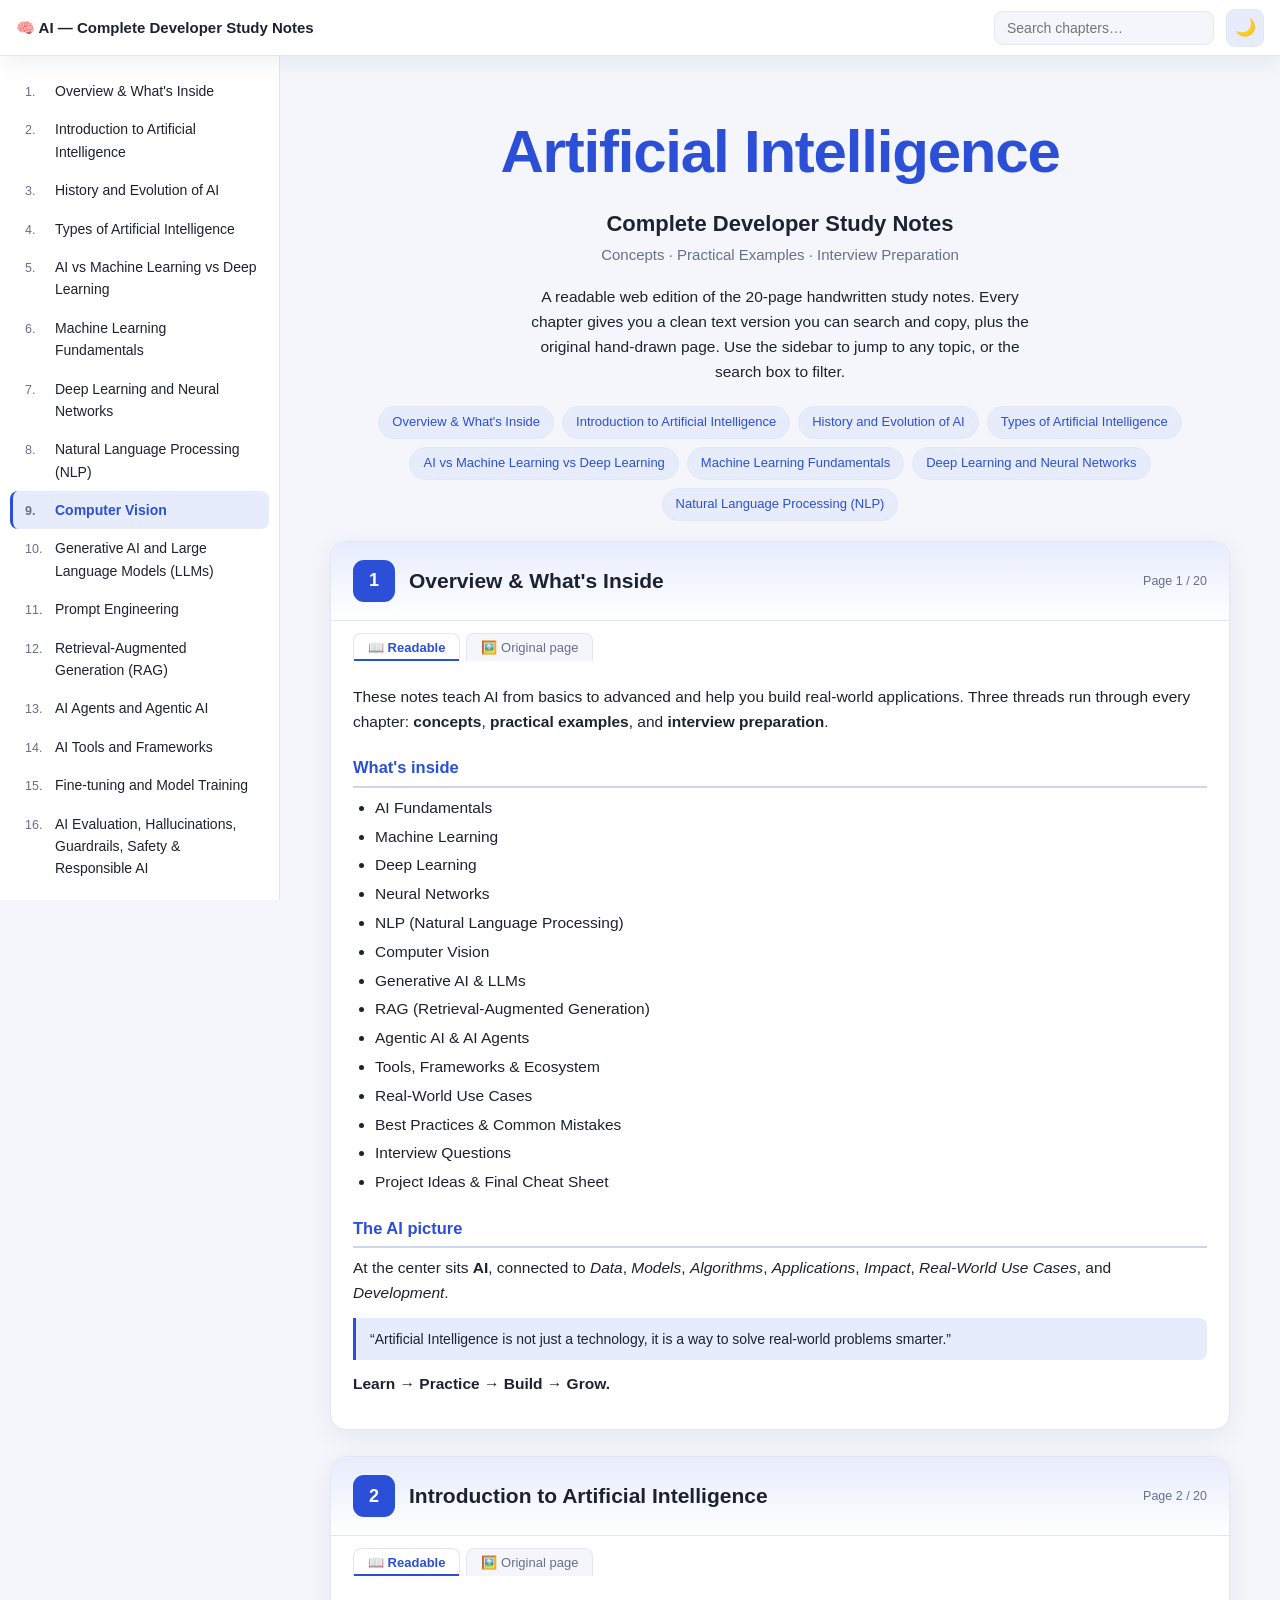
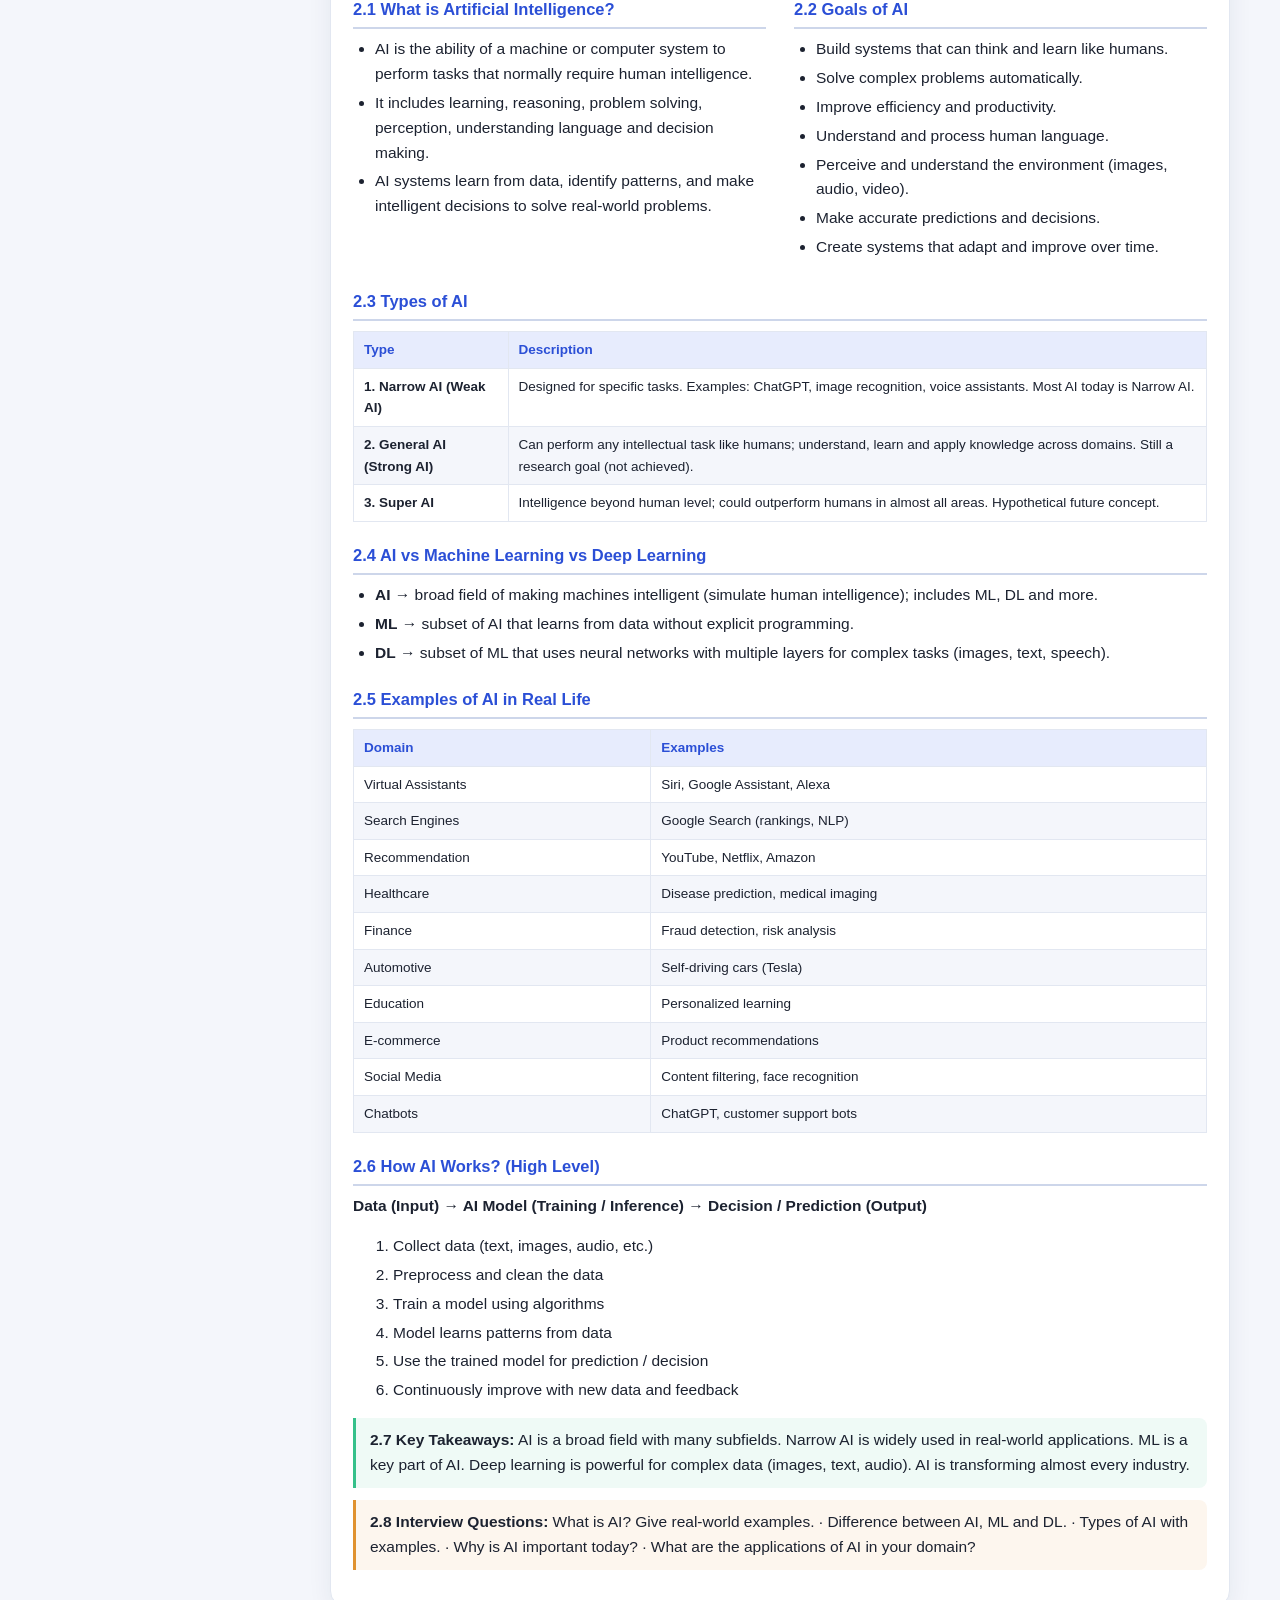
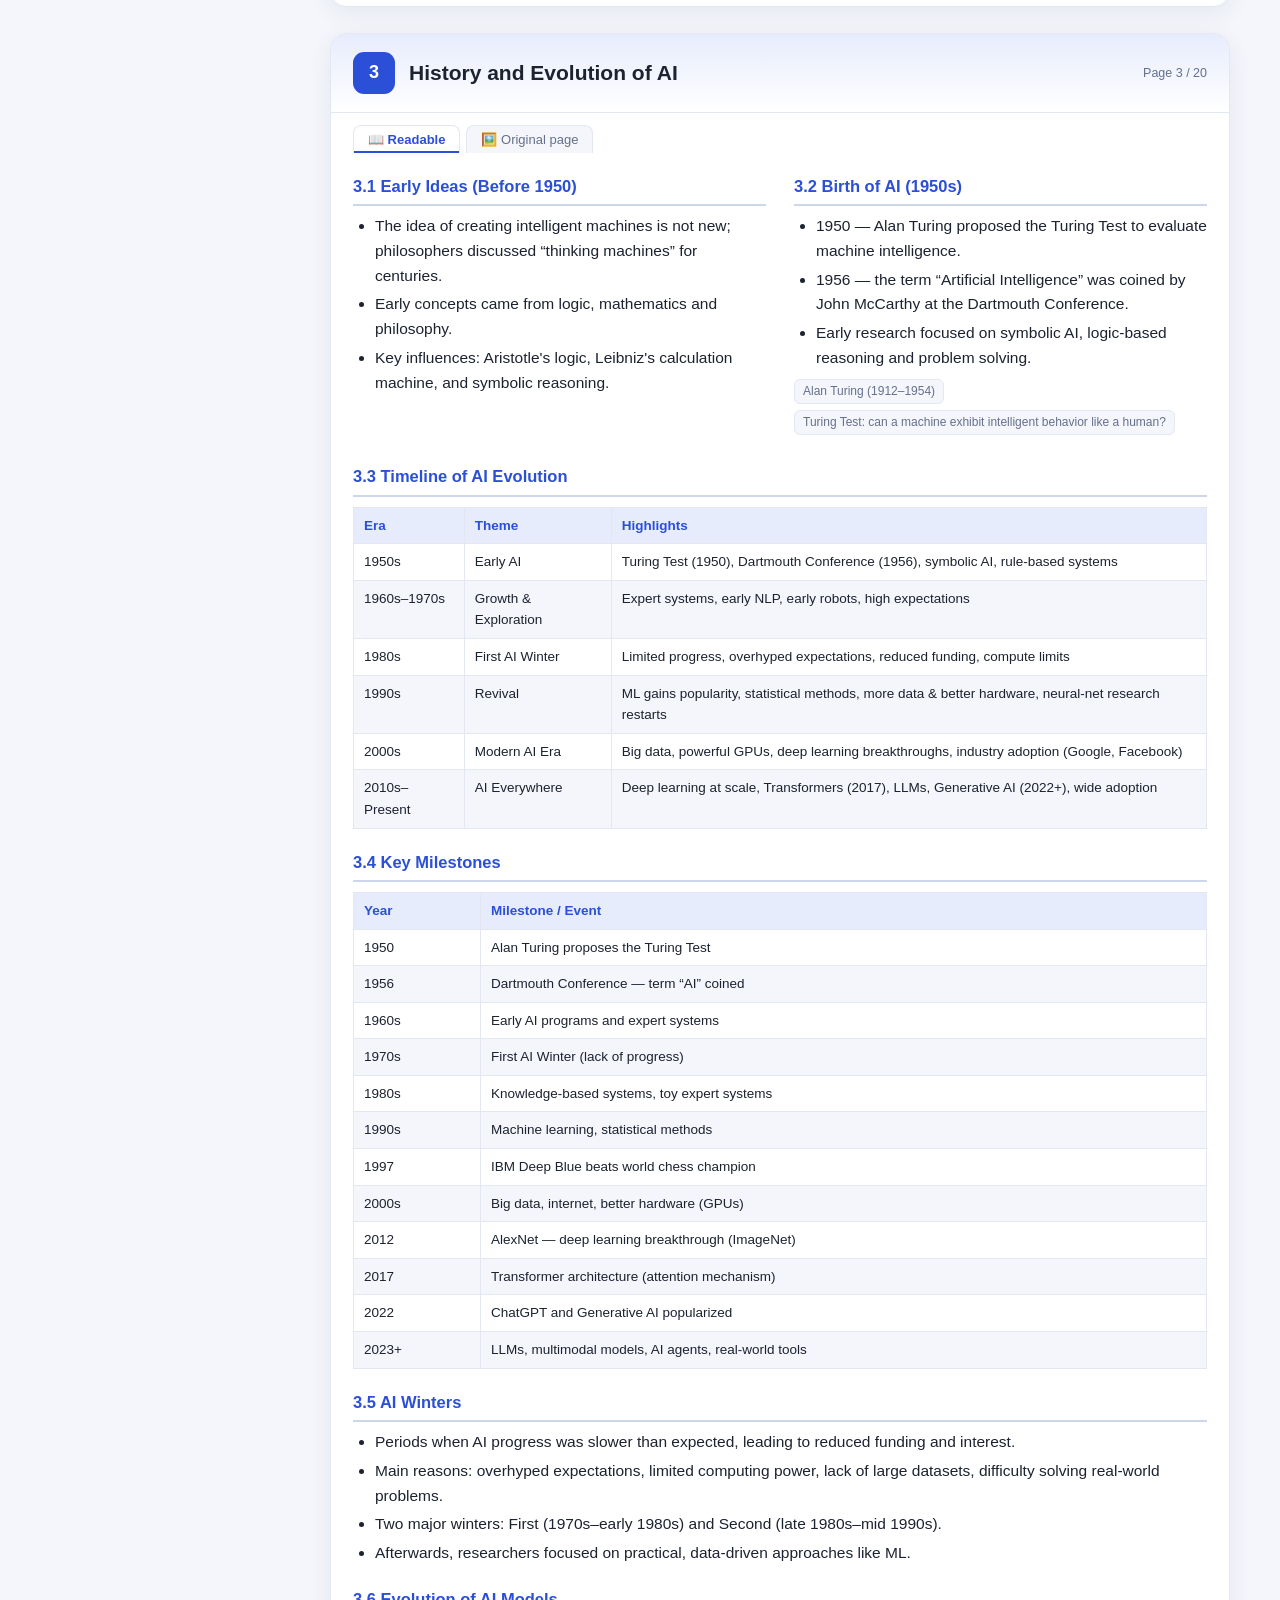
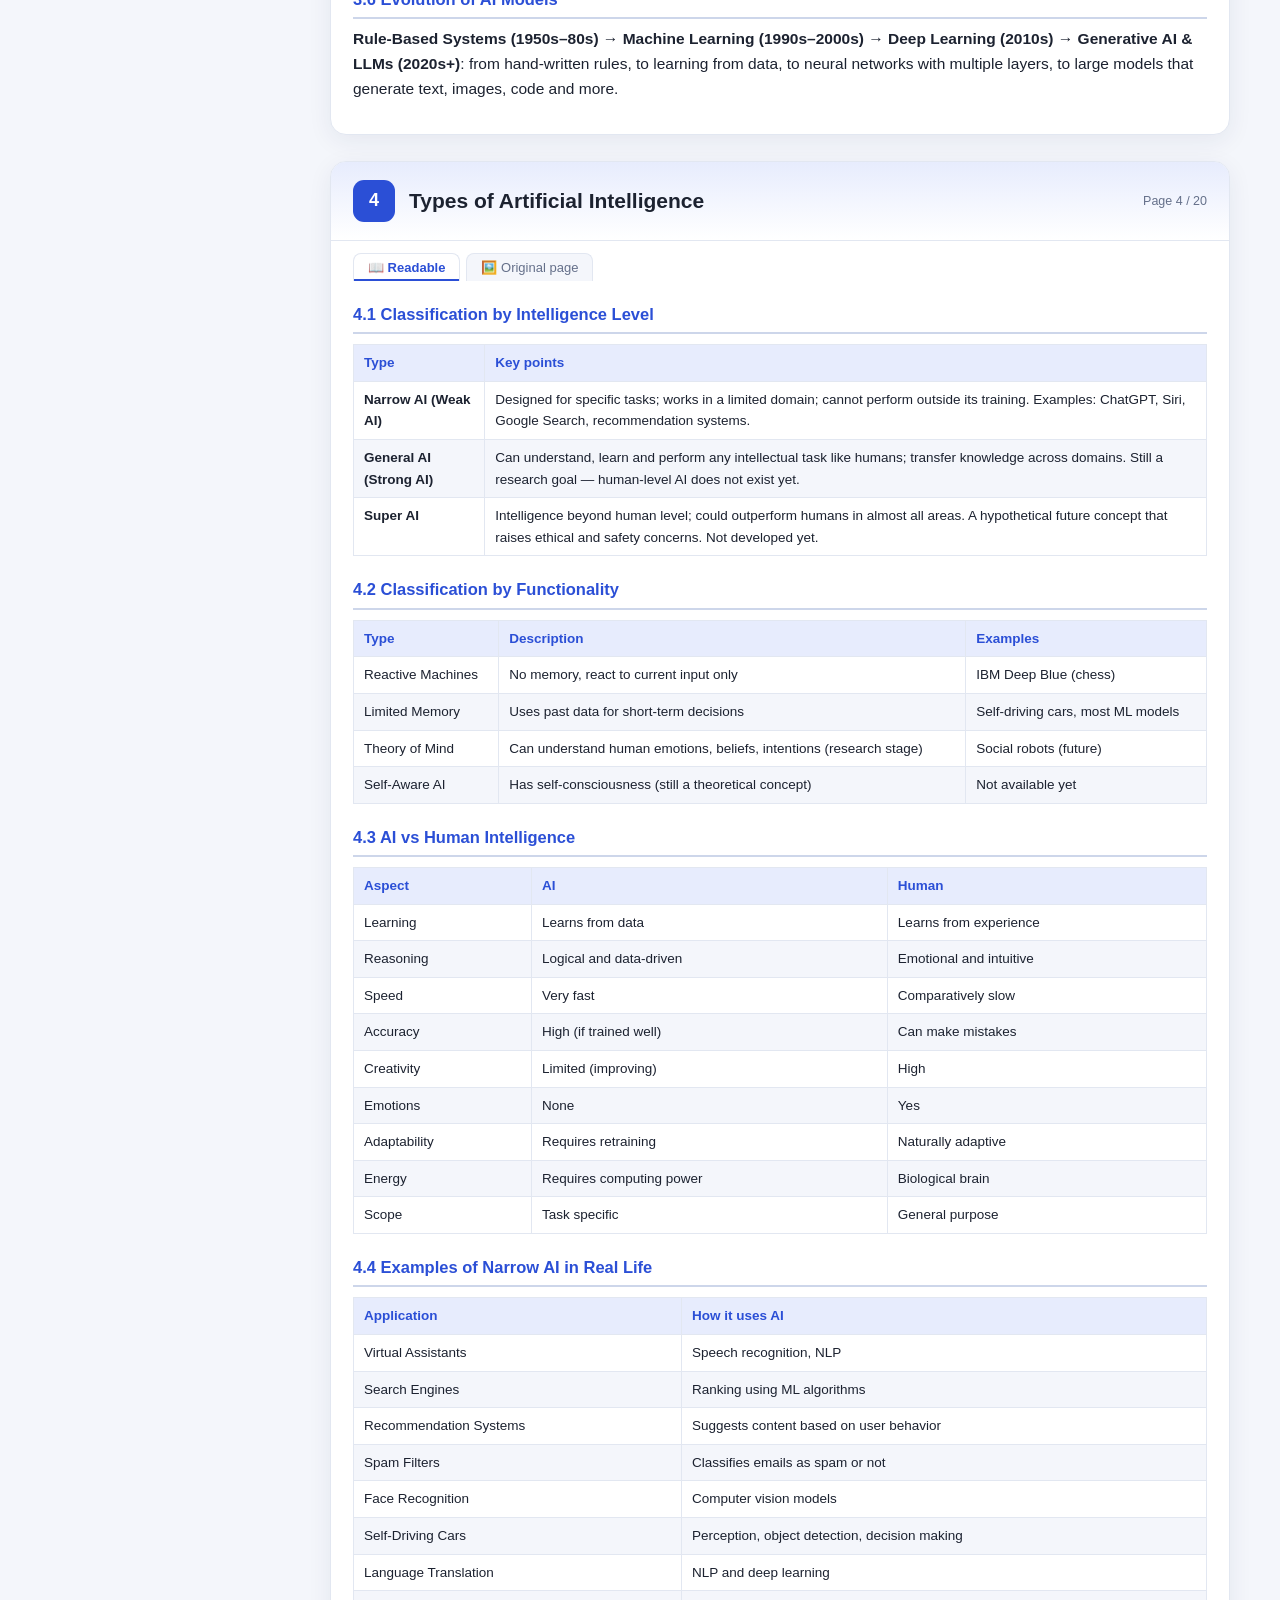
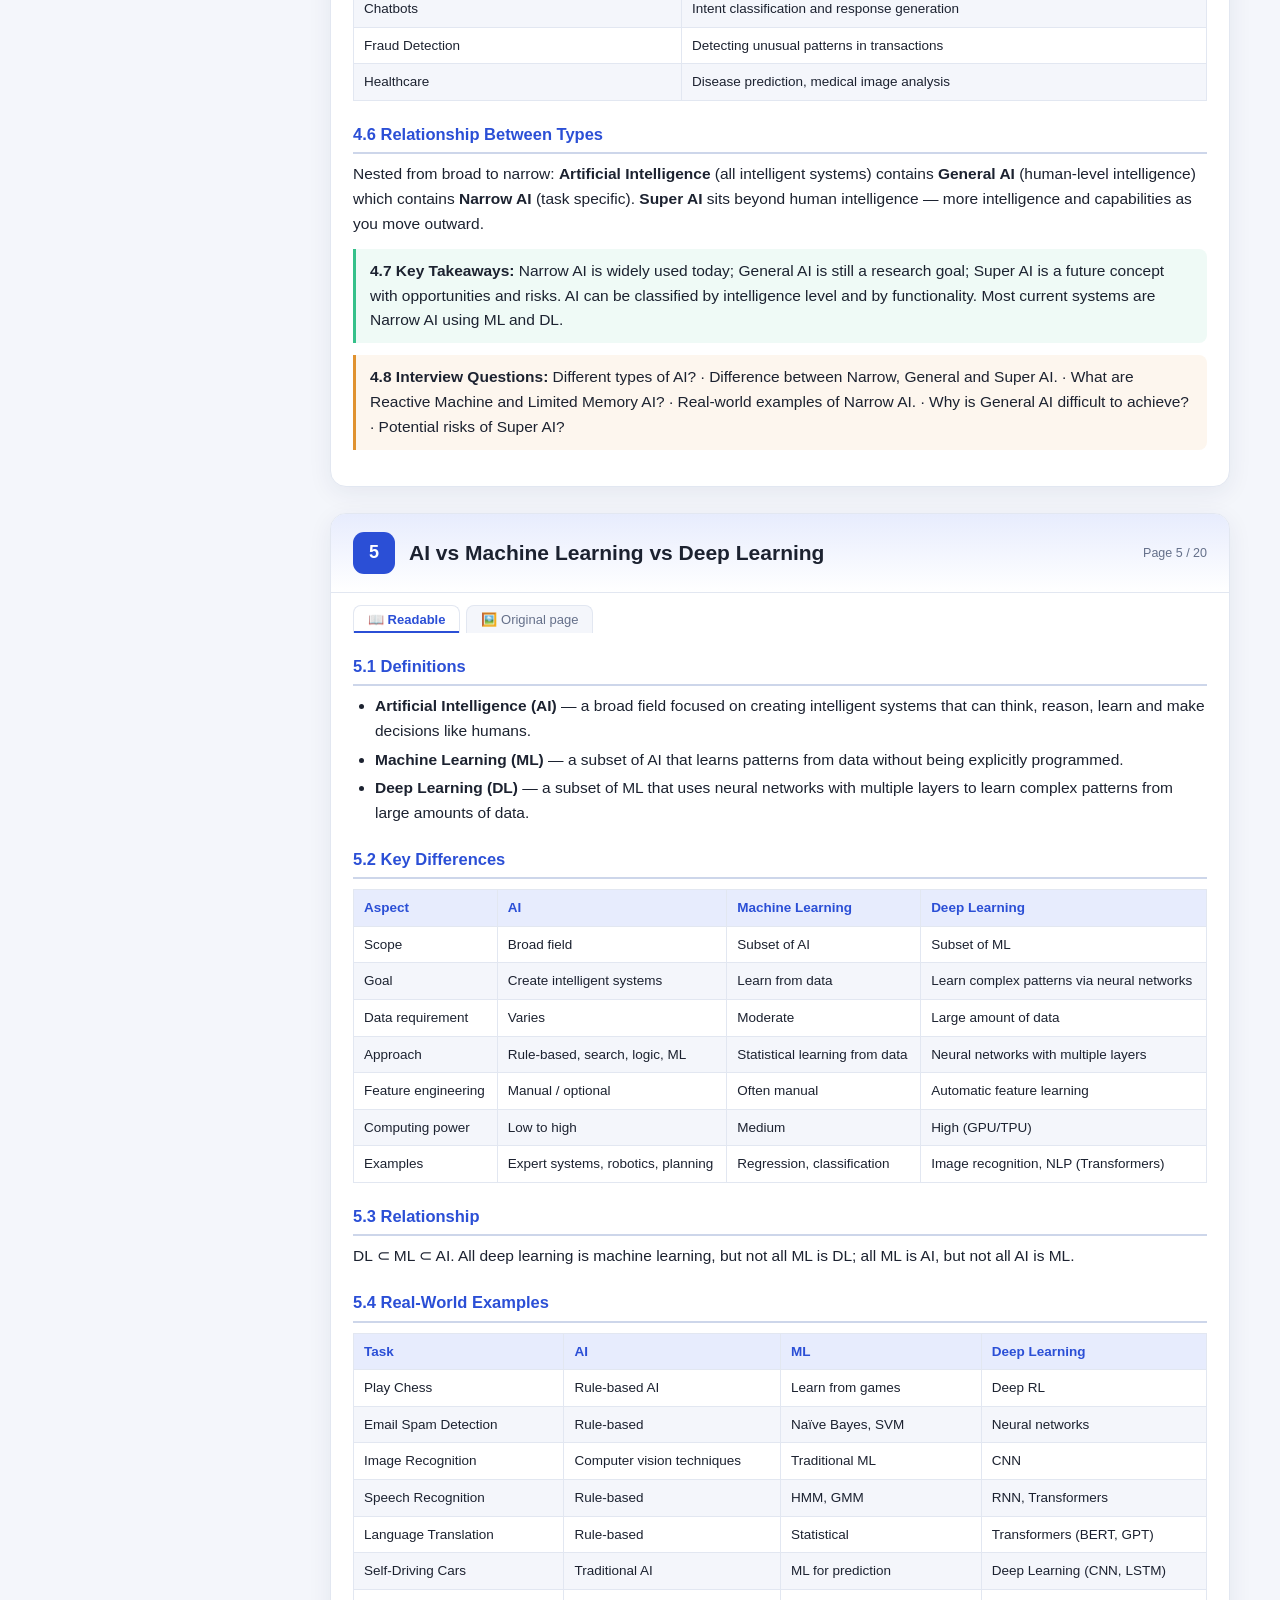
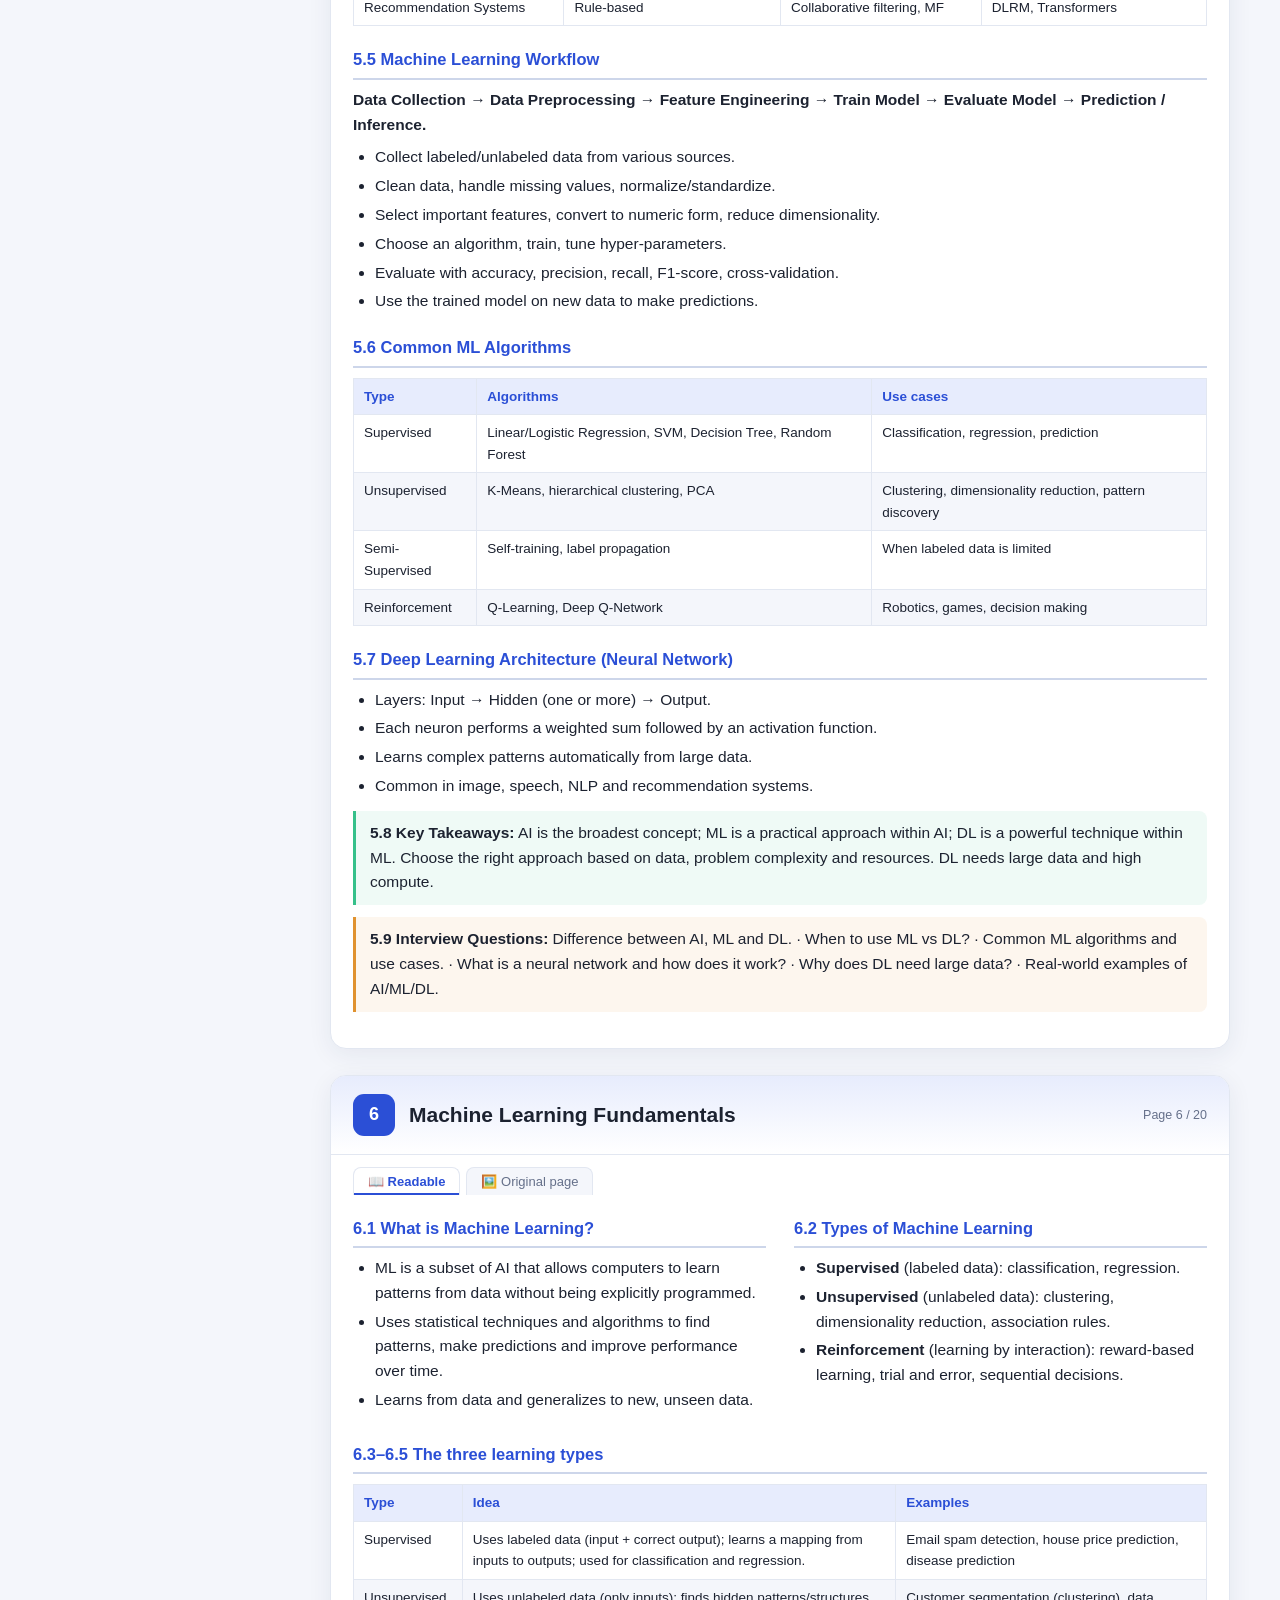
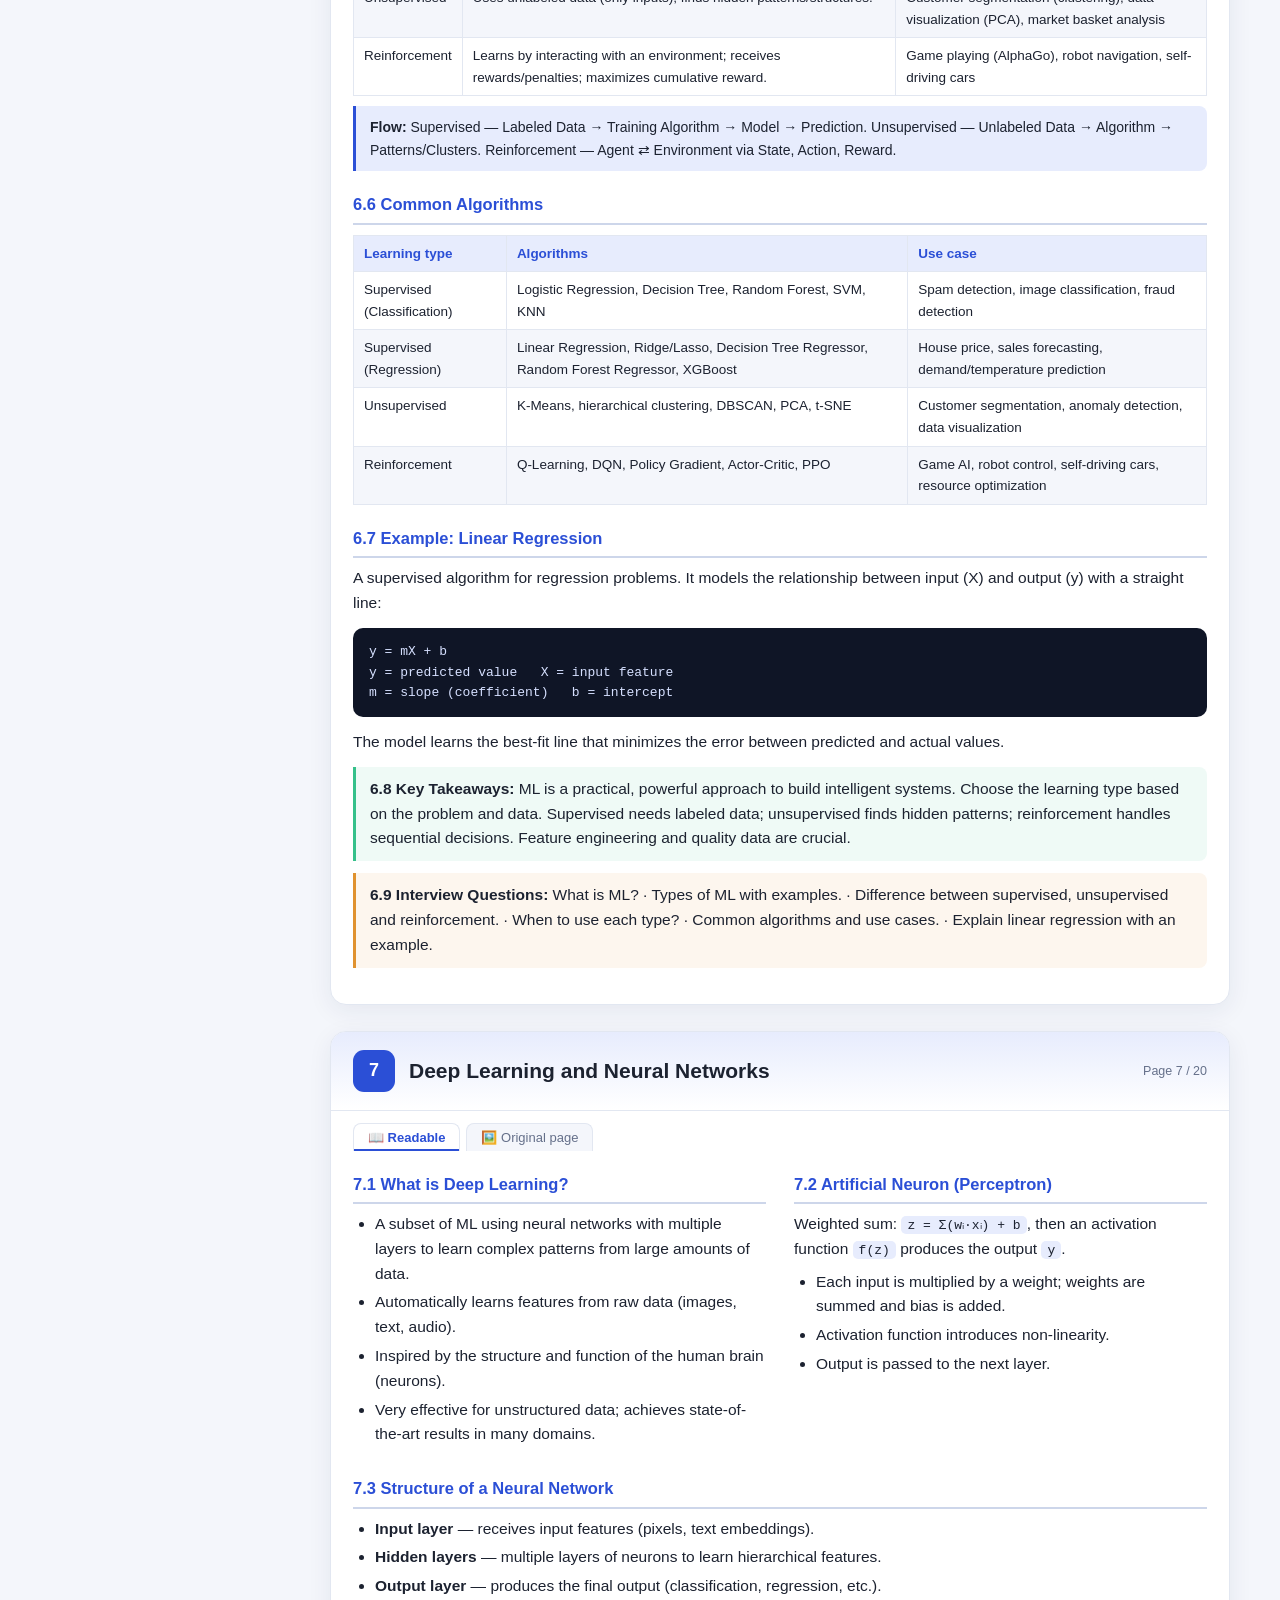
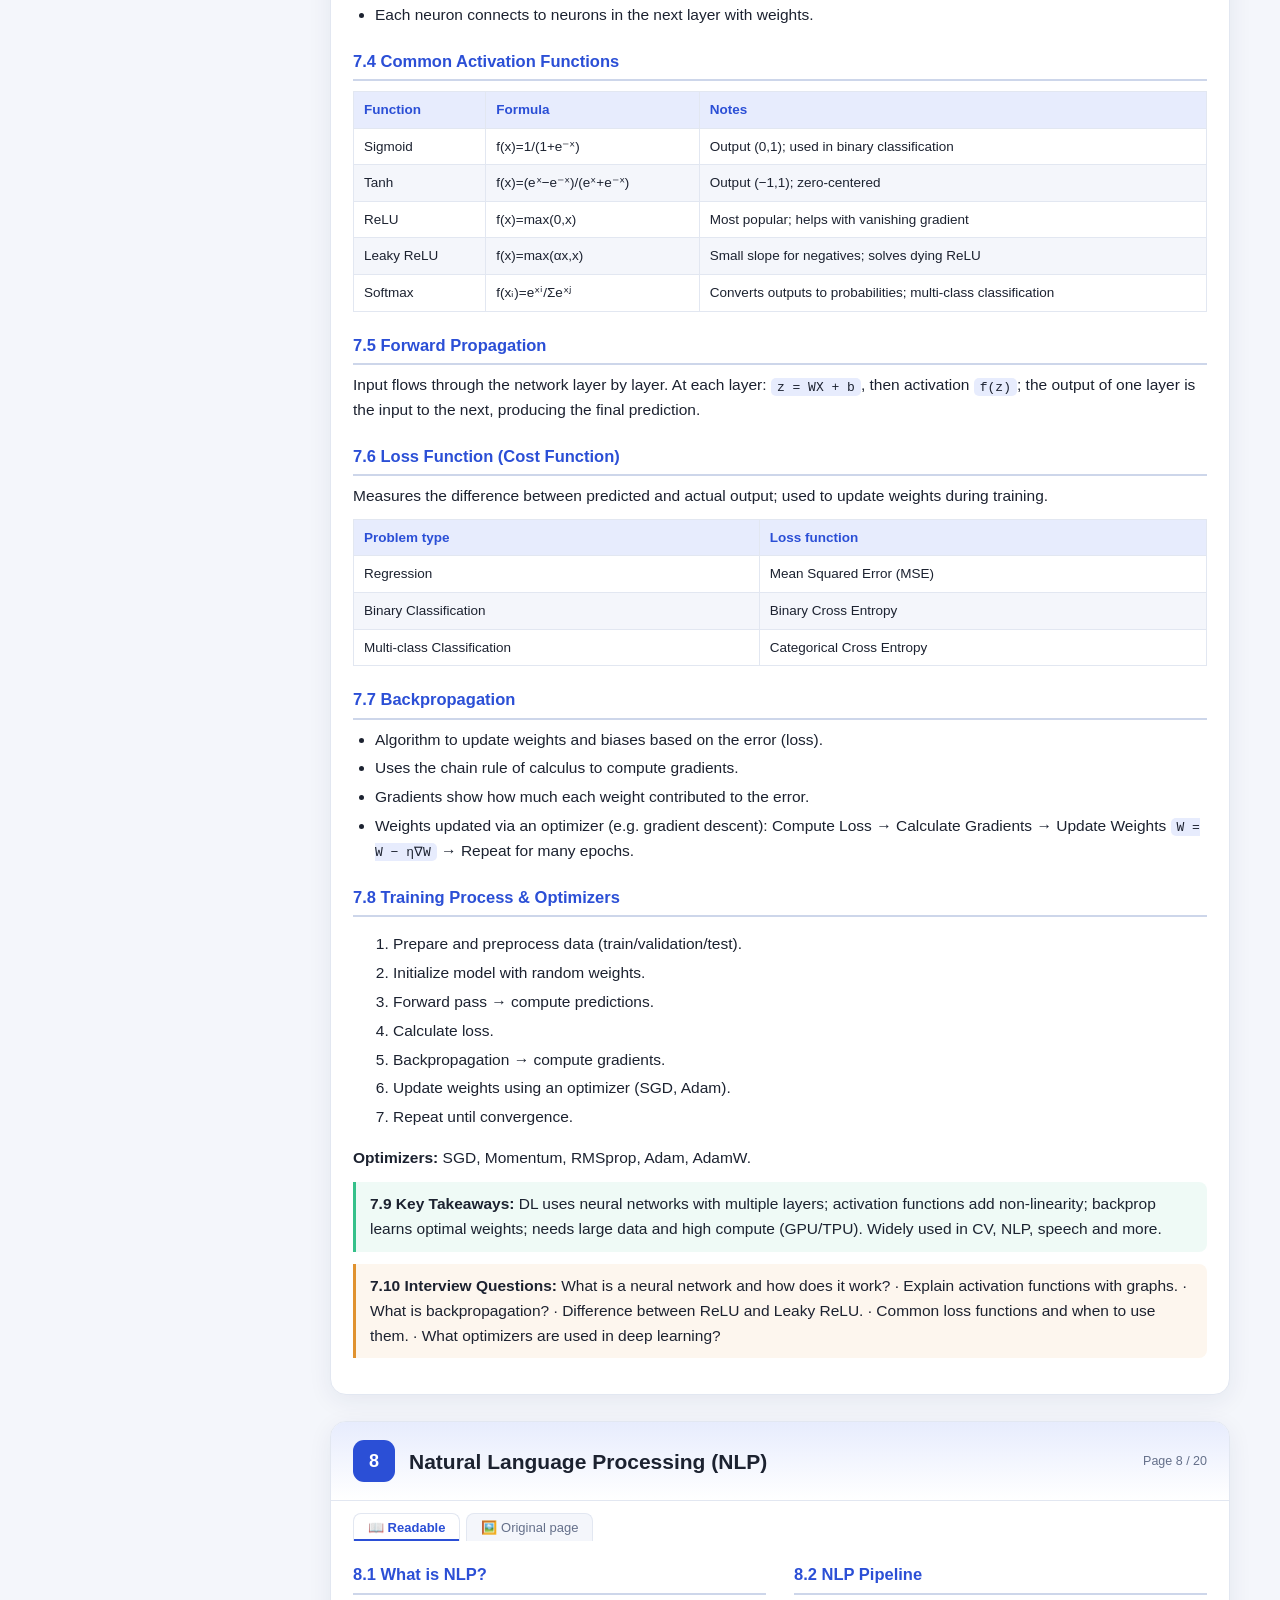
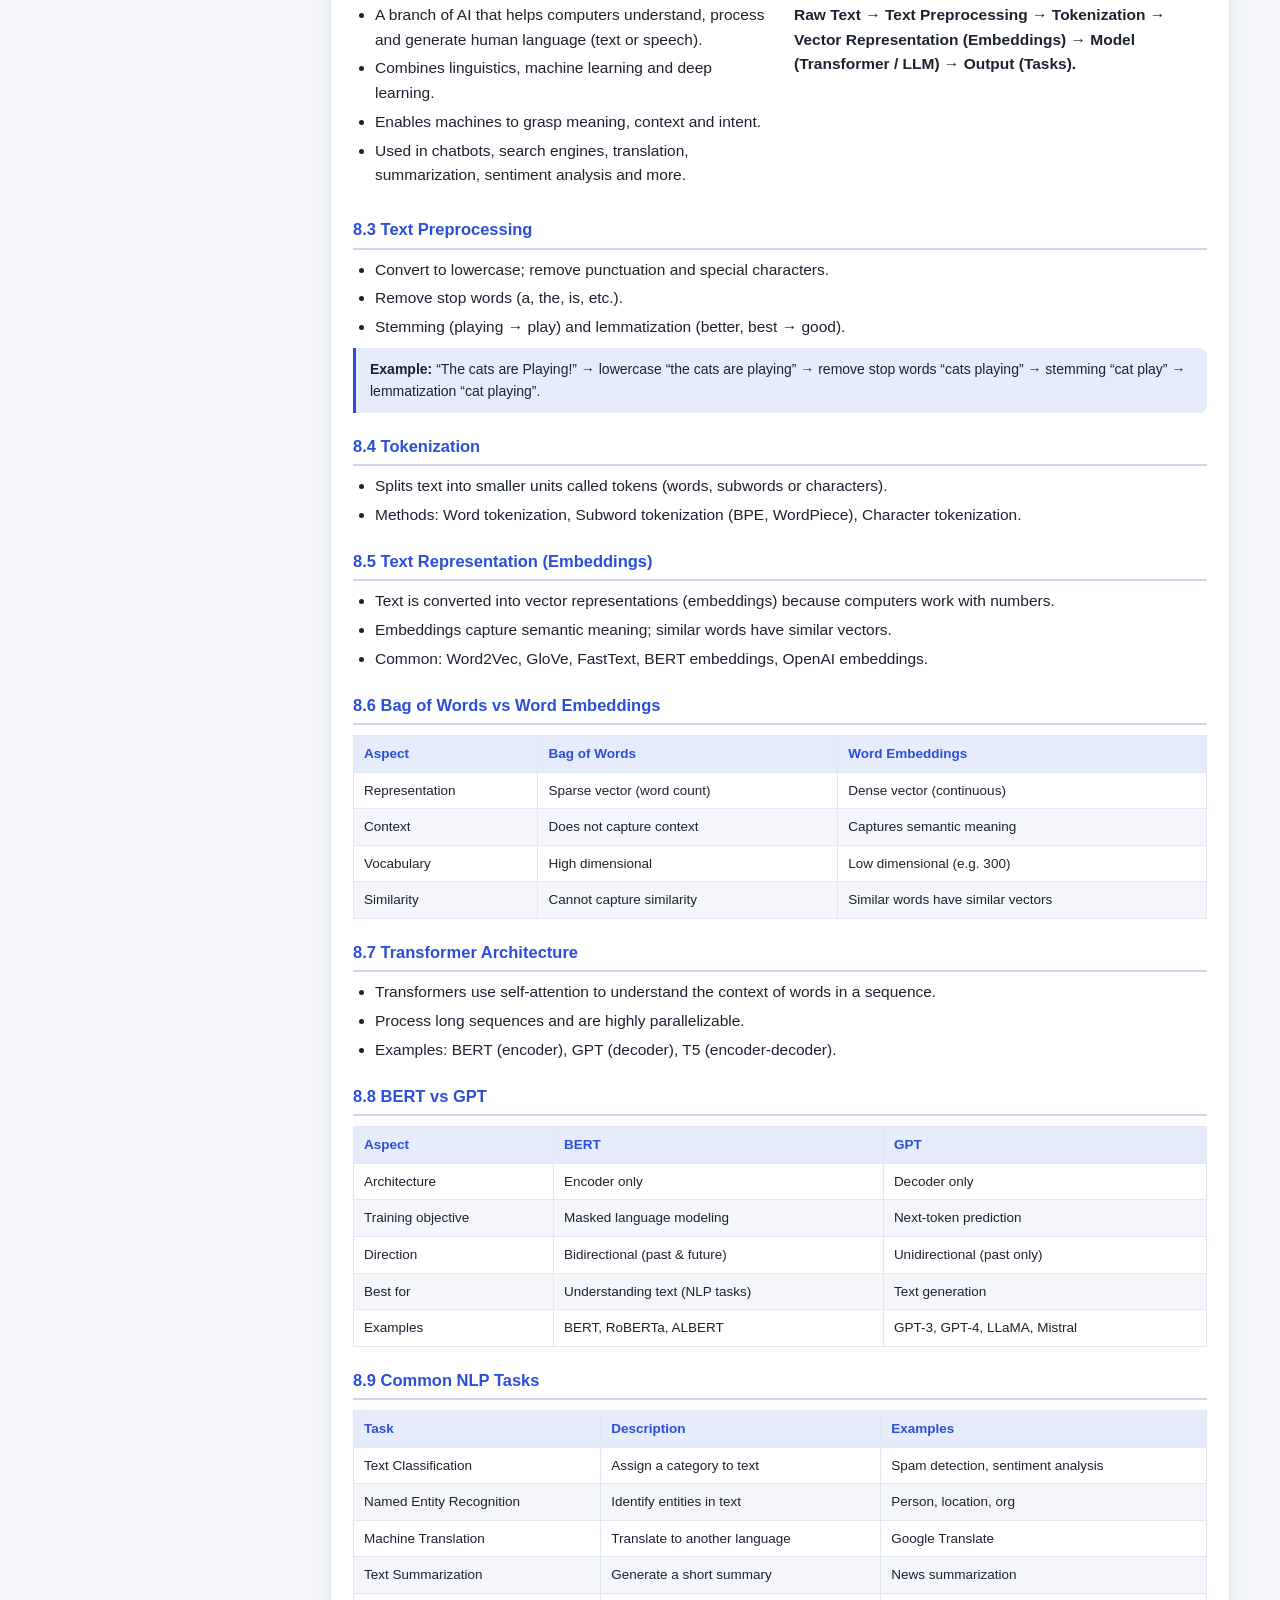
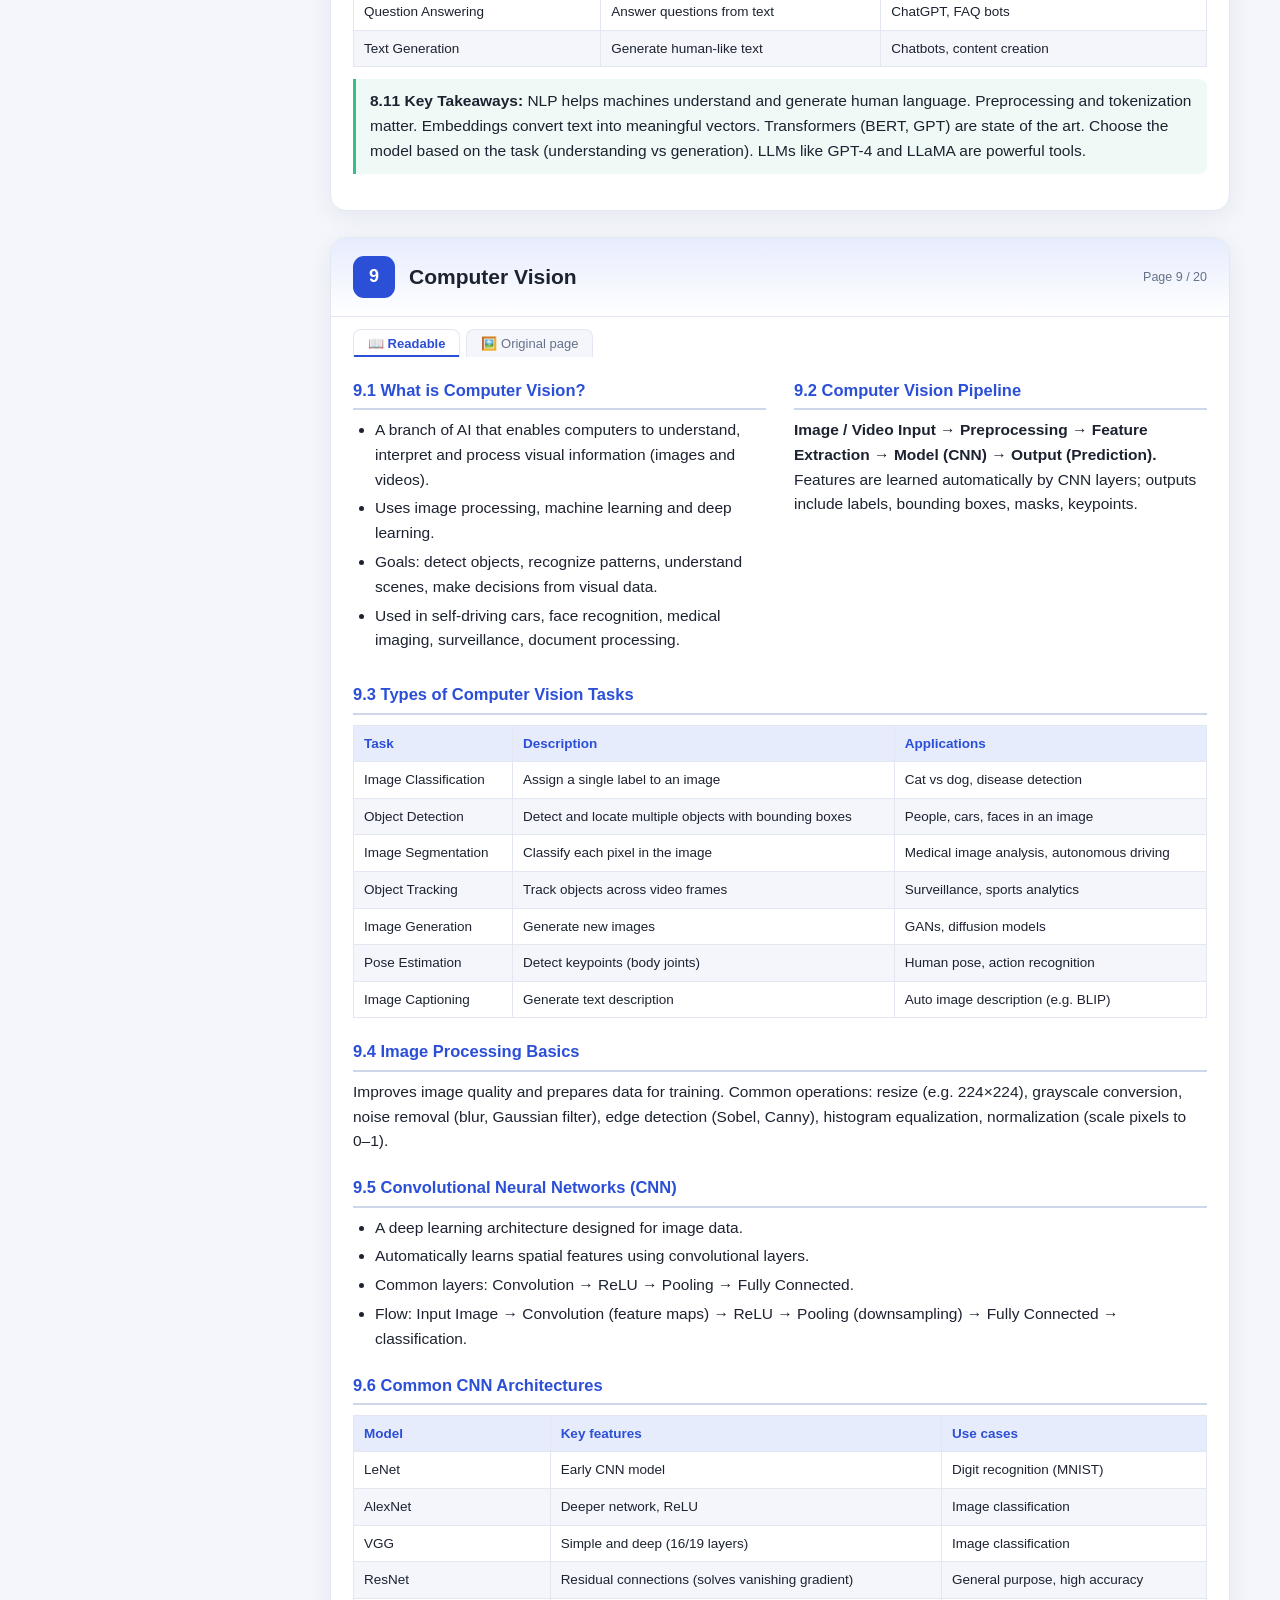
==== index.html @ d8a6fbd6 "AI Developer Study Notes - web edition (20 chapters)" ====
<!DOCTYPE html>
<html lang="en">
<head>
  <meta charset="UTF-8" />
  <meta name="viewport" content="width=device-width, initial-scale=1.0" />
  <title>Artificial Intelligence — Complete Developer Study Notes</title>
  <meta name="description" content="A readable web version of the 20-page Artificial Intelligence developer study notes: fundamentals, ML, deep learning, NLP, computer vision, generative AI, RAG, agents, tools, fine-tuning, safety, architecture, projects, and interview prep." />
  <script>(function(){ try { if (localStorage.getItem('ai-notes-theme') === 'dark') document.documentElement.classList.add('dark'); } catch(e){} })();</script>
  <link rel="stylesheet" href="styles.css" />
</head>
<body>
  <div class="progress" id="progress"></div>

  <!-- Top bar -->
  <header class="topbar">
    <button class="icon-btn" id="menuBtn" aria-label="Toggle sidebar">☰</button>
    <span class="brand">🧠 AI — Complete Developer Study Notes</span>
    <span class="spacer"></span>
    <input type="search" id="search" class="search" placeholder="Search chapters…" aria-label="Search chapters" />
    <button class="icon-btn" id="themeBtn" aria-label="Toggle dark mode" title="Toggle dark mode">🌙</button>
  </header>

  <div class="layout">
    <!-- Sidebar -->
    <nav class="sidebar" id="sidebar" aria-label="Chapters">
      <ul id="navList"></ul>
      <p class="credit">Original notes by <strong>Rahul Yadav</strong><br/>20 pages · web edition</p>
    </nav>
    <div class="backdrop" id="backdrop"></div>

    <!-- Main -->
    <main class="content" id="content">
      <section class="intro" id="home">
        <h1>Artificial Intelligence</h1>
        <p class="subtitle">Complete Developer Study Notes</p>
        <p class="tagline">Concepts · Practical Examples · Interview Preparation</p>
        <p class="lead">A readable web edition of the 20-page handwritten study notes. Every chapter
          gives you a clean text version you can search and copy, plus the original hand-drawn page.
          Use the sidebar to jump to any topic, or the search box to filter.</p>
        <div class="chip-row" id="chipRow"></div>
      </section>
      <div id="chapters"></div>
      <footer class="site-footer">
        Web edition rendered from the original study-note pages · Content by Rahul Yadav.
      </footer>
    </main>
  </div>

  <button class="top-btn" id="topBtn" aria-label="Back to top" title="Back to top">↑</button>

  <script src="notes-data.js"></script>
  <script src="app.js"></script>
</body>
</html>
---- styles.css ----
:root {
  --bg: #f4f6fb;
  --surface: #ffffff;
  --fg: #1c2230;
  --muted: #65708a;
  --accent: #2b4fd6;
  --accent-soft: #e7ecfd;
  --border: #e2e7f1;
  --sidebar-bg: #ffffff;
  --rule: #cdd6ea;
  --shadow: 0 6px 24px rgba(28,40,80,.07);
  --topbar-h: 56px;
}
html.dark {
  --bg: #0e1118;
  --surface: #161b25;
  --fg: #e6e9f0;
  --muted: #9aa5bd;
  --accent: #7d97ff;
  --accent-soft: #1c2440;
  --border: #252c3a;
  --sidebar-bg: #121722;
  --rule: #2a3346;
  --shadow: 0 6px 24px rgba(0,0,0,.4);
}

* { box-sizing: border-box; }
html { scroll-behavior: smooth; scroll-padding-top: calc(var(--topbar-h) + 14px); }
body {
  margin: 0; background: var(--bg); color: var(--fg);
  font: 15.5px/1.6 -apple-system, BlinkMacSystemFont, "Segoe UI", Roboto, Helvetica, Arial, sans-serif;
}

.progress { position: fixed; top: 0; left: 0; height: 3px; width: 0; background: linear-gradient(90deg, var(--accent), #35c08a); z-index: 60; transition: width .1s; }

/* Top bar */
.topbar {
  position: sticky; top: 0; height: var(--topbar-h); z-index: 50;
  display: flex; align-items: center; gap: 12px; padding: 0 16px;
  background: var(--surface); border-bottom: 1px solid var(--border); box-shadow: var(--shadow);
}
.brand { font-weight: 700; font-size: 15px; white-space: nowrap; overflow: hidden; text-overflow: ellipsis; }
.spacer { flex: 1; }
.search {
  width: 220px; max-width: 42vw; padding: 8px 12px; border-radius: 9px;
  border: 1px solid var(--border); background: var(--bg); color: var(--fg); font-size: 14px;
}
.search:focus { outline: 2px solid var(--accent); border-color: transparent; }
.icon-btn { background: var(--accent-soft); border: 1px solid var(--border); color: var(--fg); width: 38px; height: 38px; border-radius: 9px; cursor: pointer; font-size: 17px; flex: none; }
.icon-btn:hover { border-color: var(--accent); }
#menuBtn { display: none; }

/* Layout */
.layout { display: grid; grid-template-columns: 280px 1fr; align-items: start; }
.sidebar {
  position: sticky; top: var(--topbar-h); align-self: start;
  height: calc(100vh - var(--topbar-h)); overflow-y: auto;
  background: var(--sidebar-bg); border-right: 1px solid var(--border); padding: 16px 10px 24px;
}
.sidebar ul { list-style: none; margin: 0; padding: 0; }
.sidebar li a {
  display: flex; gap: 10px; align-items: baseline;
  padding: 8px 12px; border-radius: 8px; text-decoration: none; color: var(--fg);
  font-size: 14px; border-left: 3px solid transparent;
}
.sidebar li a .num { color: var(--muted); font-variant-numeric: tabular-nums; font-size: 12.5px; min-width: 20px; }
.sidebar li a:hover { background: var(--accent-soft); }
.sidebar li a.active { background: var(--accent-soft); border-left-color: var(--accent); color: var(--accent); font-weight: 600; }
.sidebar li.hidden { display: none; }
.credit { color: var(--muted); font-size: 12px; margin: 18px 12px 0; line-height: 1.5; }
.backdrop { display: none; }

/* Content */
.content { min-width: 0; padding: 0 clamp(16px, 4vw, 48px) 60px; }
.intro { max-width: 820px; margin: 0 auto; padding: 48px 0 20px; text-align: center; }
.intro h1 { font-size: clamp(38px, 7vw, 60px); margin: 0; letter-spacing: -.02em; color: var(--accent); }
.subtitle { font-size: 22px; font-weight: 600; margin: 6px 0 2px; }
.tagline { color: var(--muted); font-size: 15px; margin: 0 0 18px; }
.lead { max-width: 60ch; margin: 0 auto; color: var(--fg); }
.chip-row { display: flex; flex-wrap: wrap; gap: 8px; justify-content: center; margin-top: 22px; }
.chip { background: var(--accent-soft); color: var(--accent); border: 1px solid var(--border); border-radius: 999px; padding: 5px 13px; font-size: 13px; cursor: pointer; text-decoration: none; }
.chip:hover { border-color: var(--accent); }

/* Chapter card */
.chapter { max-width: 900px; margin: 0 auto 26px; background: var(--surface); border: 1px solid var(--border); border-radius: 16px; box-shadow: var(--shadow); overflow: hidden; scroll-margin-top: calc(var(--topbar-h) + 14px); }
.ch-head { display: flex; align-items: center; gap: 14px; padding: 18px 22px; border-bottom: 1px solid var(--border); background: linear-gradient(180deg, var(--accent-soft), transparent); }
.ch-badge { flex: none; width: 42px; height: 42px; border-radius: 11px; background: var(--accent); color: #fff; display: grid; place-items: center; font-weight: 800; font-size: 18px; }
.ch-head h2 { margin: 0; font-size: 21px; }
.ch-head .pg { margin-left: auto; color: var(--muted); font-size: 12.5px; white-space: nowrap; }

.ch-toggle { display: flex; gap: 6px; padding: 12px 22px 0; }
.ch-toggle button { flex: none; padding: 6px 14px; font-size: 13px; border-radius: 8px 8px 0 0; border: 1px solid var(--border); border-bottom: none; background: var(--bg); color: var(--muted); cursor: pointer; }
.ch-toggle button.active { background: var(--surface); color: var(--accent); font-weight: 600; box-shadow: 0 -2px 0 var(--accent) inset; }

.ch-body { padding: 16px 22px 24px; }
.ch-body.image-view .text-pane { display: none; }
.ch-body:not(.image-view) .image-pane { display: none; }
.image-pane img { width: 100%; height: auto; border: 1px solid var(--border); border-radius: 10px; }
.image-pane .cap { color: var(--muted); font-size: 12.5px; text-align: center; margin-top: 8px; }

/* Text pane content */
.text-pane h3 { font-size: 16.5px; margin: 20px 0 8px; padding-bottom: 5px; border-bottom: 2px solid var(--rule); color: var(--accent); }
.text-pane h3:first-child { margin-top: 4px; }
.text-pane h4 { font-size: 14.5px; margin: 14px 0 6px; }
.text-pane p { margin: 8px 0; }
.text-pane ul { margin: 8px 0; padding-left: 22px; }
.text-pane li { margin: 4px 0; }
.text-pane .grid2 { display: grid; grid-template-columns: 1fr 1fr; gap: 10px 28px; }
.text-pane code { background: var(--accent-soft); padding: 1.5px 6px; border-radius: 5px; font-family: "SF Mono", Menlo, Consolas, monospace; font-size: 13px; }
.text-pane pre { background: #0f1526; color: #d6e0ff; border-radius: 10px; padding: 14px 16px; overflow: auto; font-size: 12.5px; line-height: 1.55; }
html.dark .text-pane pre { background: #0a0e18; }
.text-pane pre code { background: none; padding: 0; color: inherit; }

table.tbl { width: 100%; border-collapse: collapse; margin: 10px 0; font-size: 13.5px; }
table.tbl th, table.tbl td { border: 1px solid var(--border); padding: 7px 10px; text-align: left; vertical-align: top; }
table.tbl thead th { background: var(--accent-soft); color: var(--accent); }
table.tbl tbody tr:nth-child(even) { background: var(--bg); }

.note { background: var(--accent-soft); border-left: 3px solid var(--accent); border-radius: 0 8px 8px 0; padding: 10px 14px; margin: 12px 0; font-size: 14px; }
.tags { display: flex; flex-wrap: wrap; gap: 6px; margin-top: 6px; }
.tag { font-size: 12px; background: var(--bg); border: 1px solid var(--border); border-radius: 6px; padding: 2px 8px; color: var(--muted); }
.takeaway { border-left: 3px solid #35c08a; background: rgba(53,192,138,.08); border-radius: 0 8px 8px 0; padding: 10px 14px; margin: 12px 0; }
.interview { border-left: 3px solid #e0922f; background: rgba(224,146,47,.08); border-radius: 0 8px 8px 0; padding: 10px 14px; margin: 12px 0; }

.site-footer { max-width: 900px; margin: 30px auto 0; text-align: center; color: var(--muted); font-size: 13px; border-top: 1px solid var(--border); padding-top: 20px; }

.top-btn { position: fixed; right: 20px; bottom: 20px; width: 44px; height: 44px; border-radius: 50%; border: none; background: var(--accent); color: #fff; font-size: 20px; cursor: pointer; box-shadow: var(--shadow); opacity: 0; pointer-events: none; transition: opacity .2s; z-index: 40; }
.top-btn.show { opacity: 1; pointer-events: auto; }

@media (max-width: 900px) {
  #menuBtn { display: block; }
  .layout { grid-template-columns: 1fr; }
  .sidebar { position: fixed; top: var(--topbar-h); left: 0; width: 280px; z-index: 45; transform: translateX(-100%); transition: transform .25s; box-shadow: var(--shadow); }
  .sidebar.open { transform: translateX(0); }
  .backdrop.show { display: block; position: fixed; inset: var(--topbar-h) 0 0 0; background: rgba(0,0,0,.4); z-index: 44; }
  .brand { font-size: 13px; }
  .search { width: 130px; }
  .text-pane .grid2 { grid-template-columns: 1fr; }
}
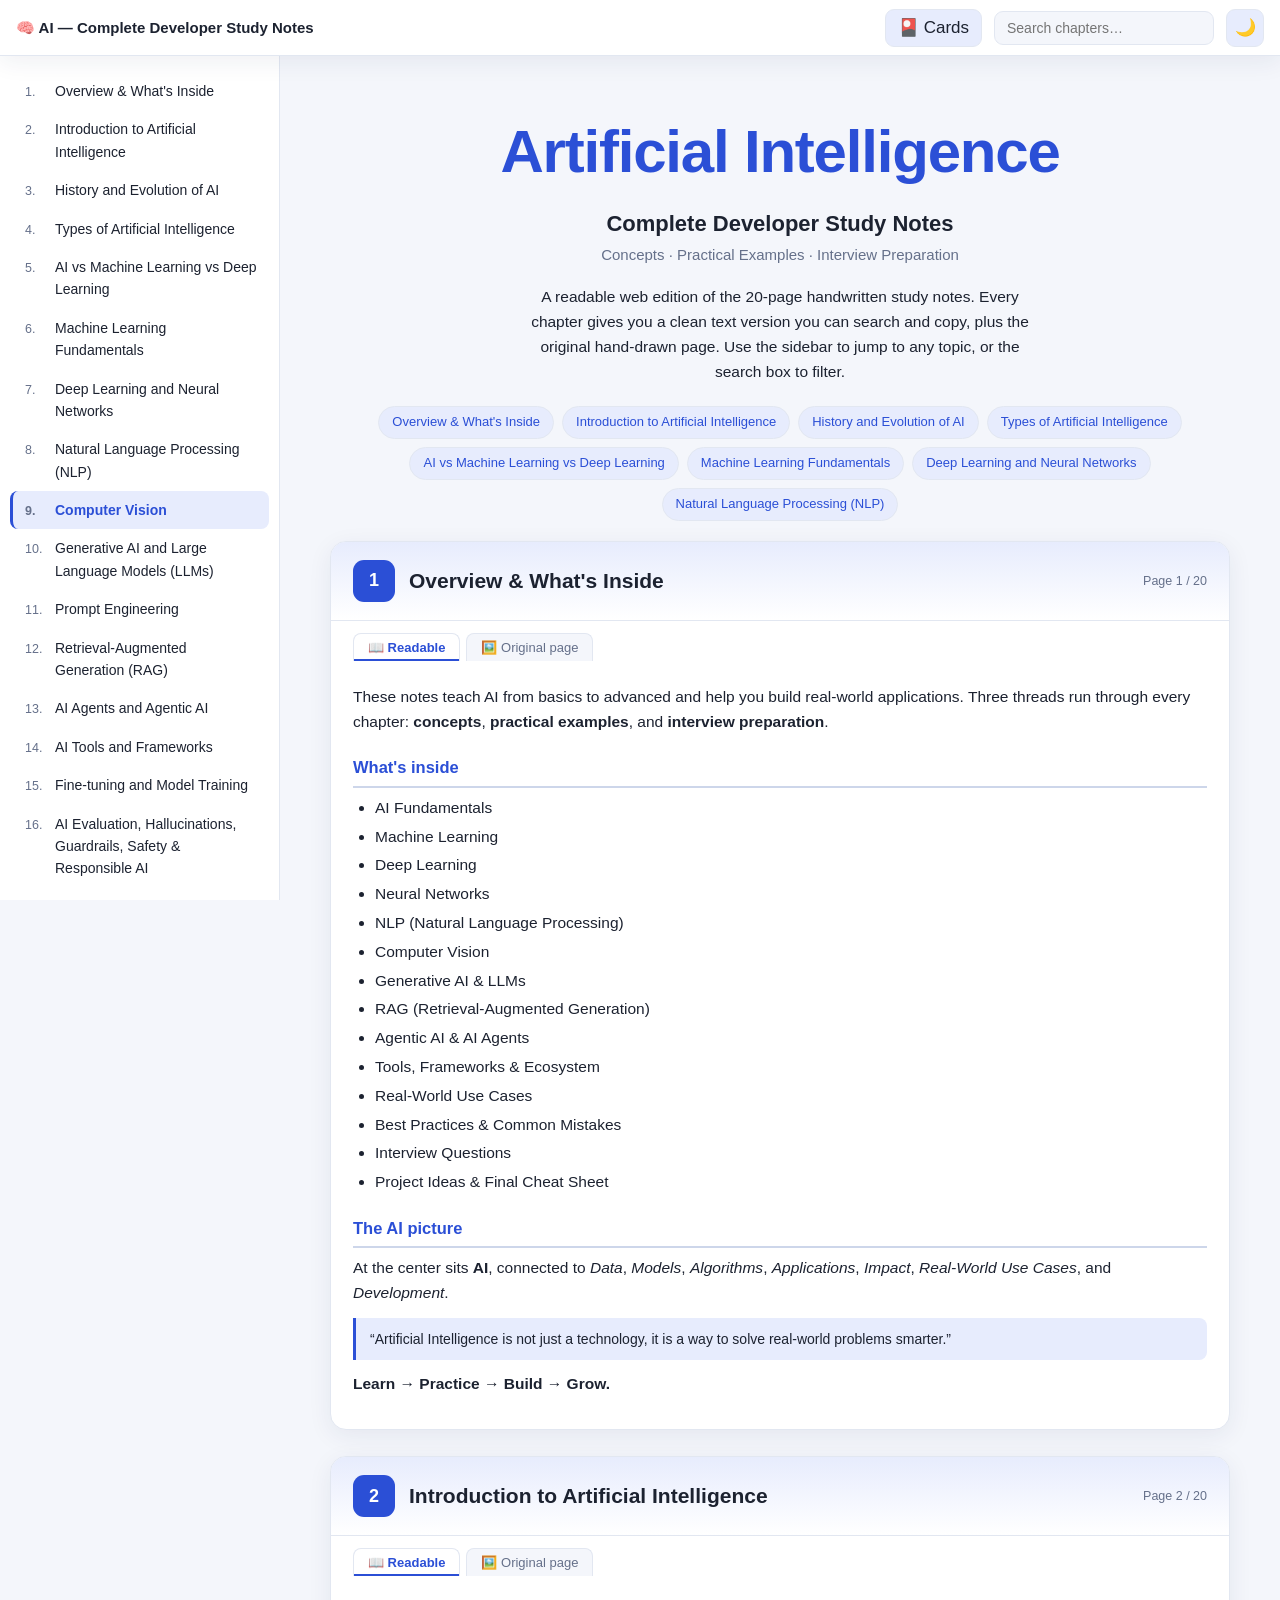
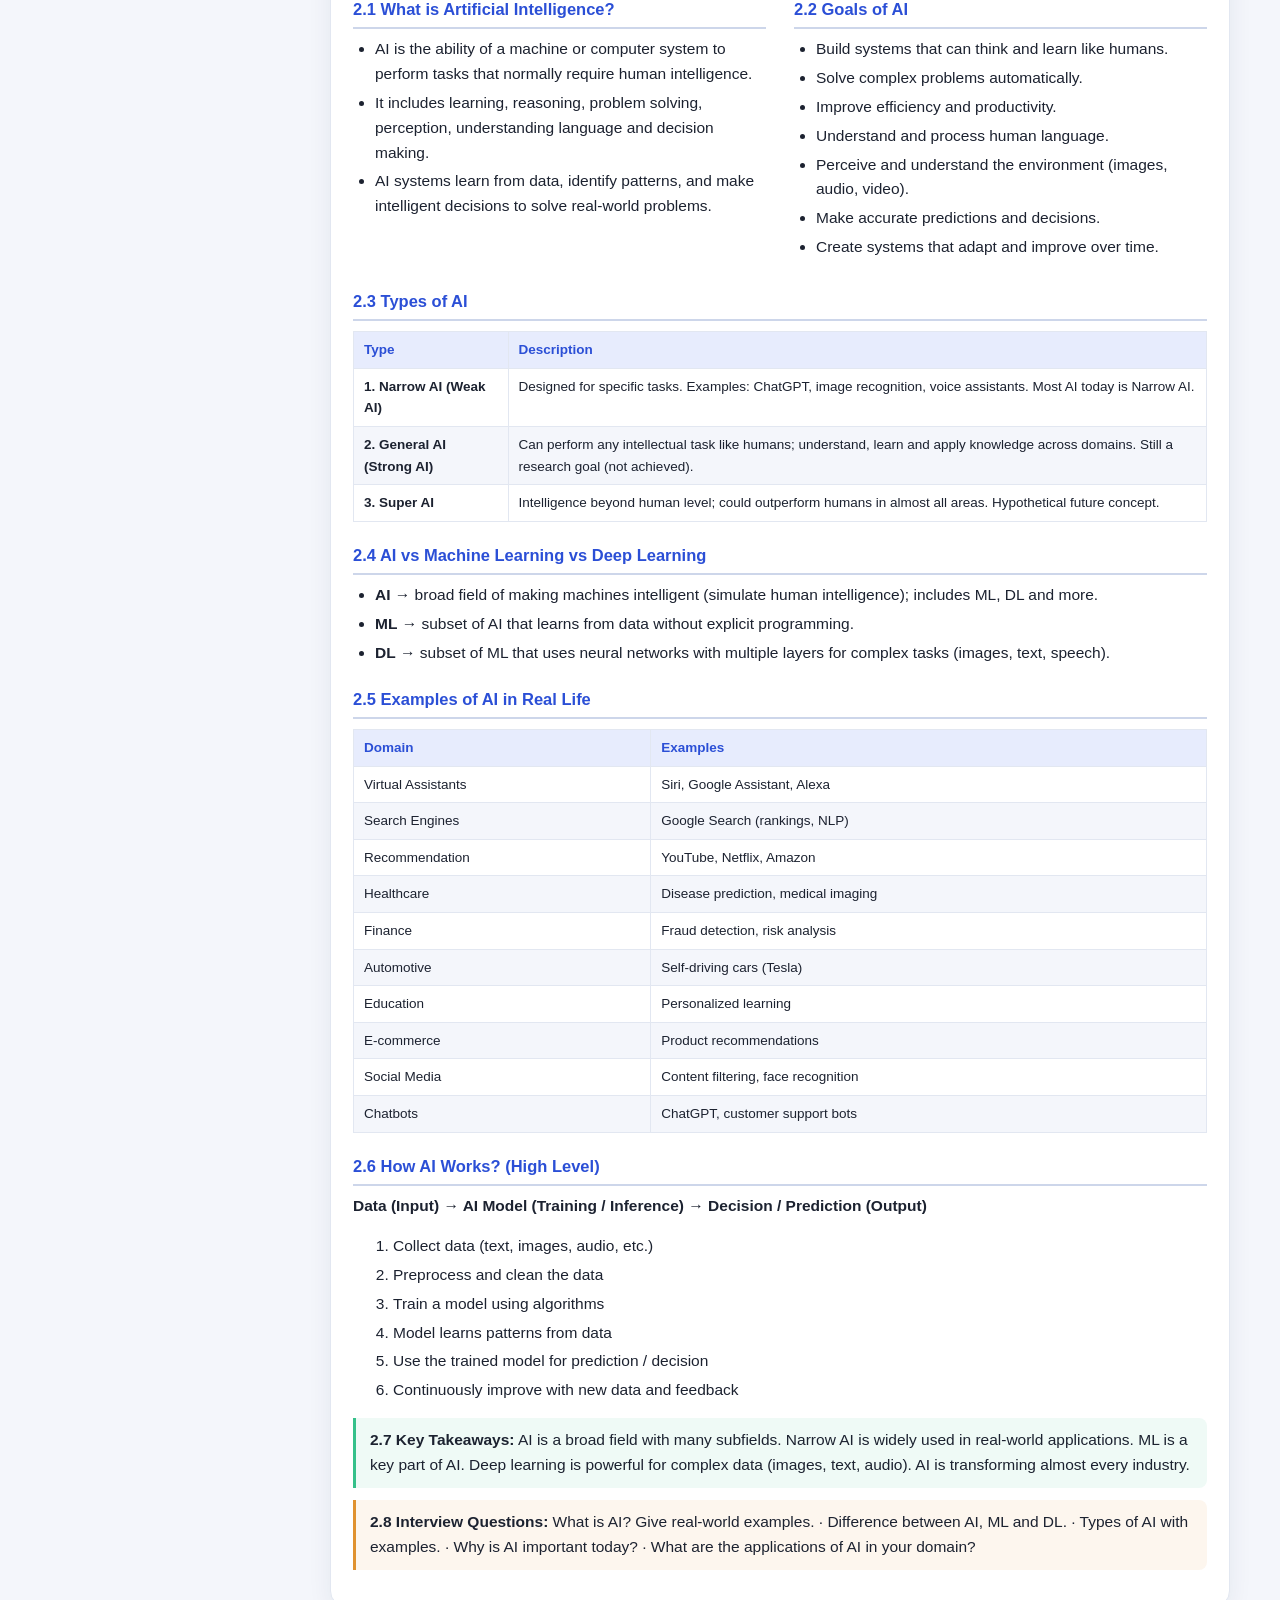
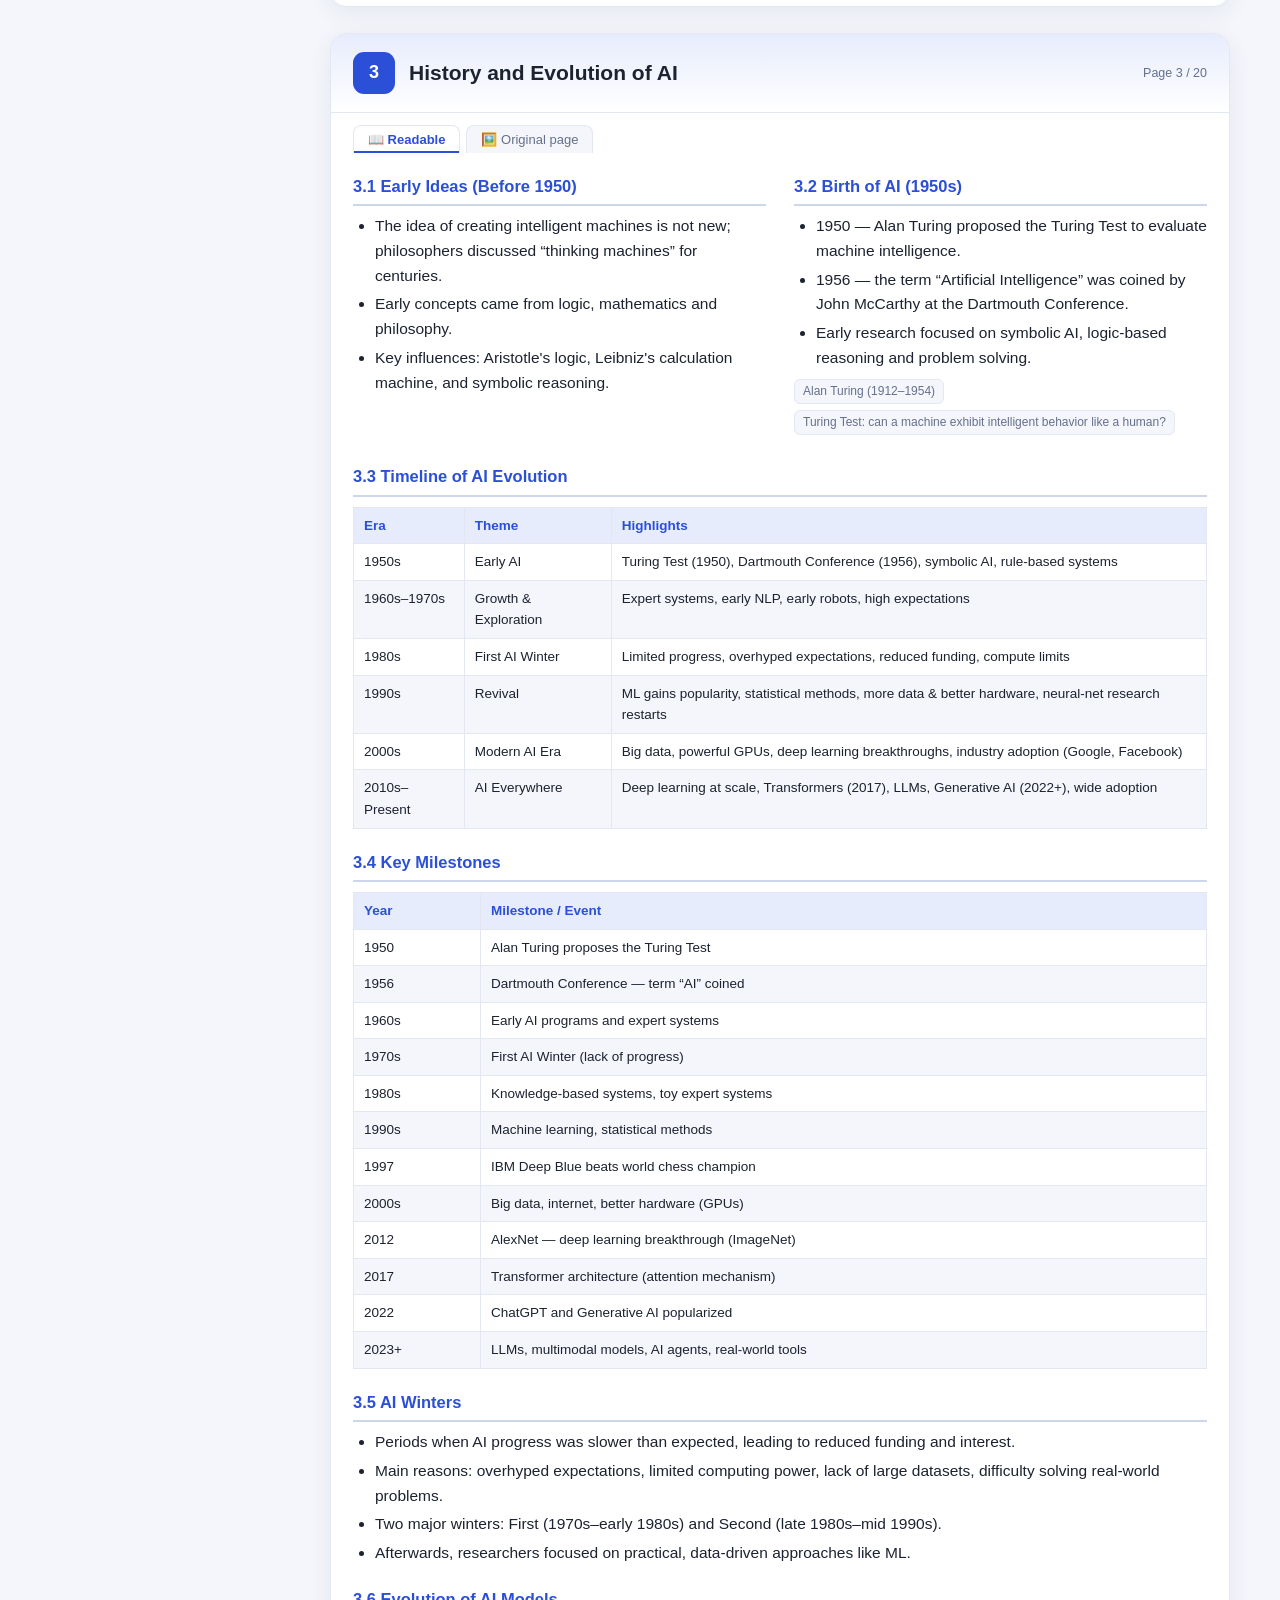
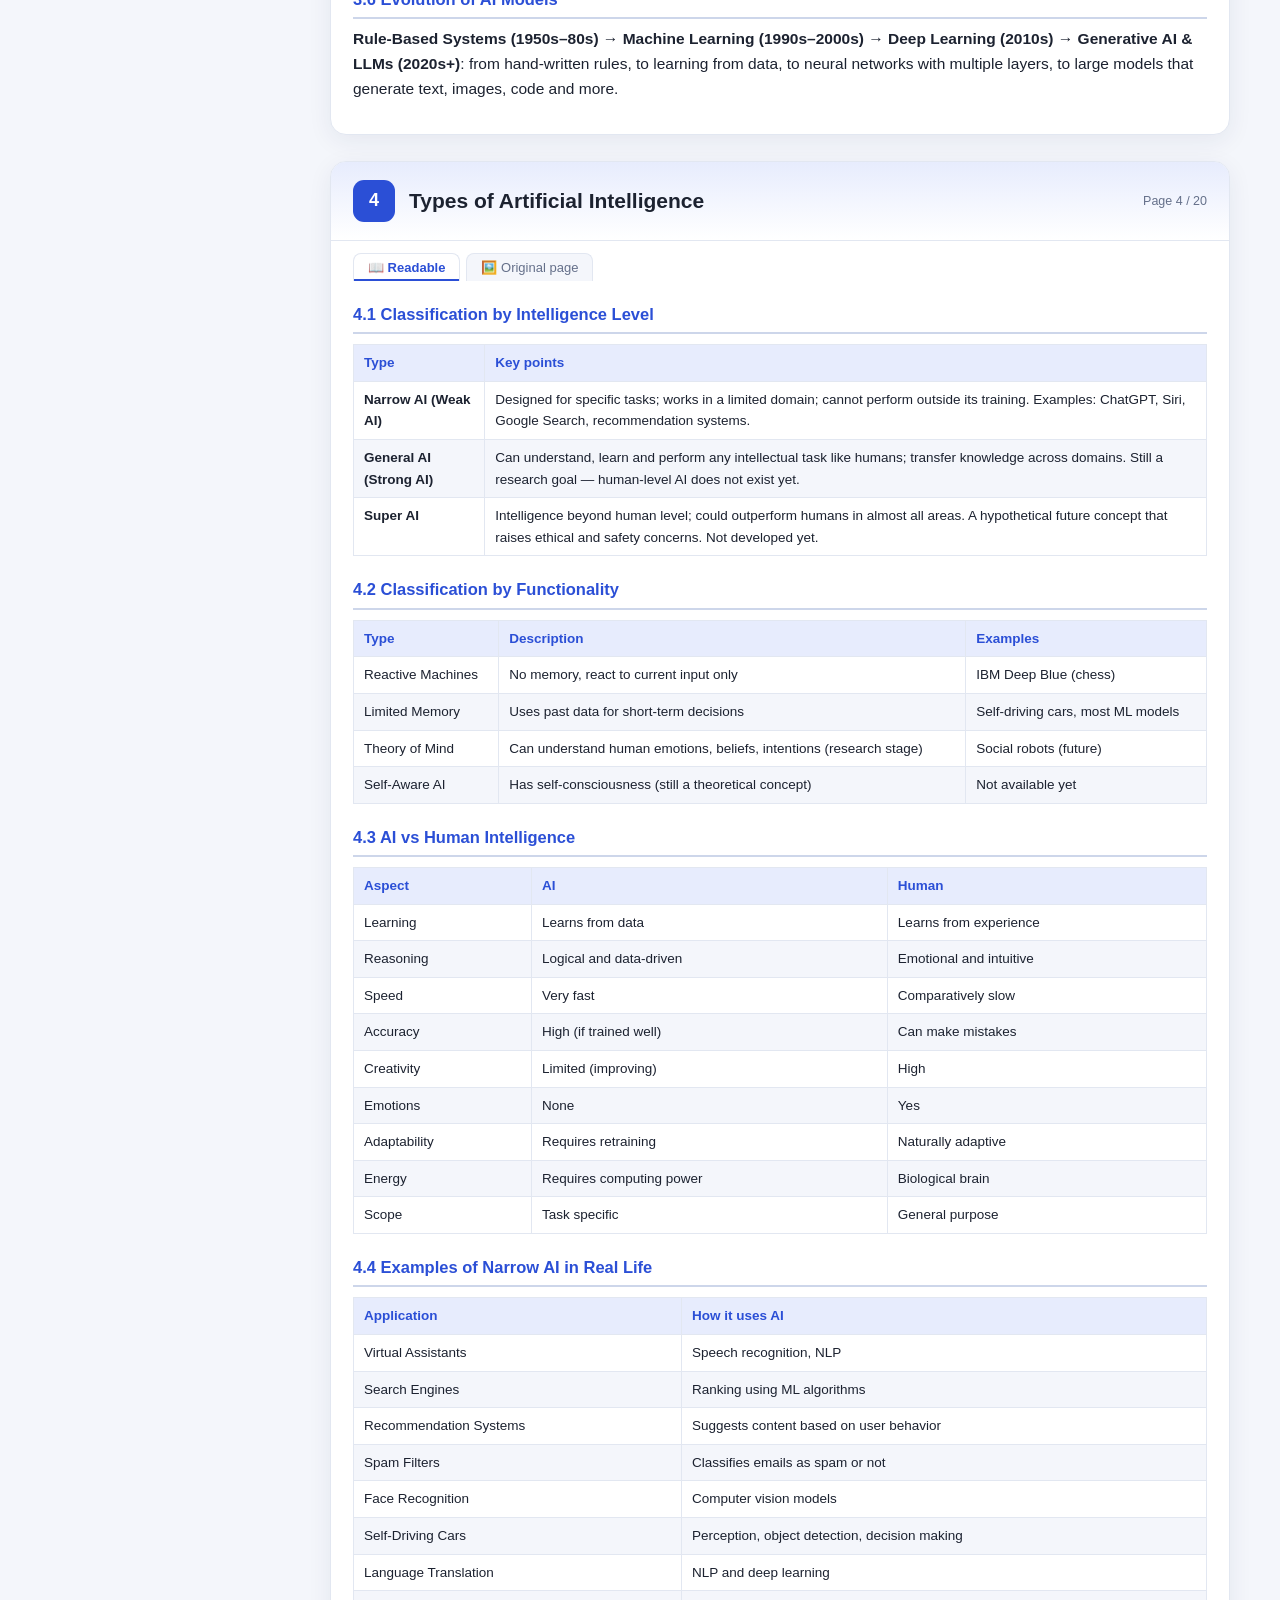
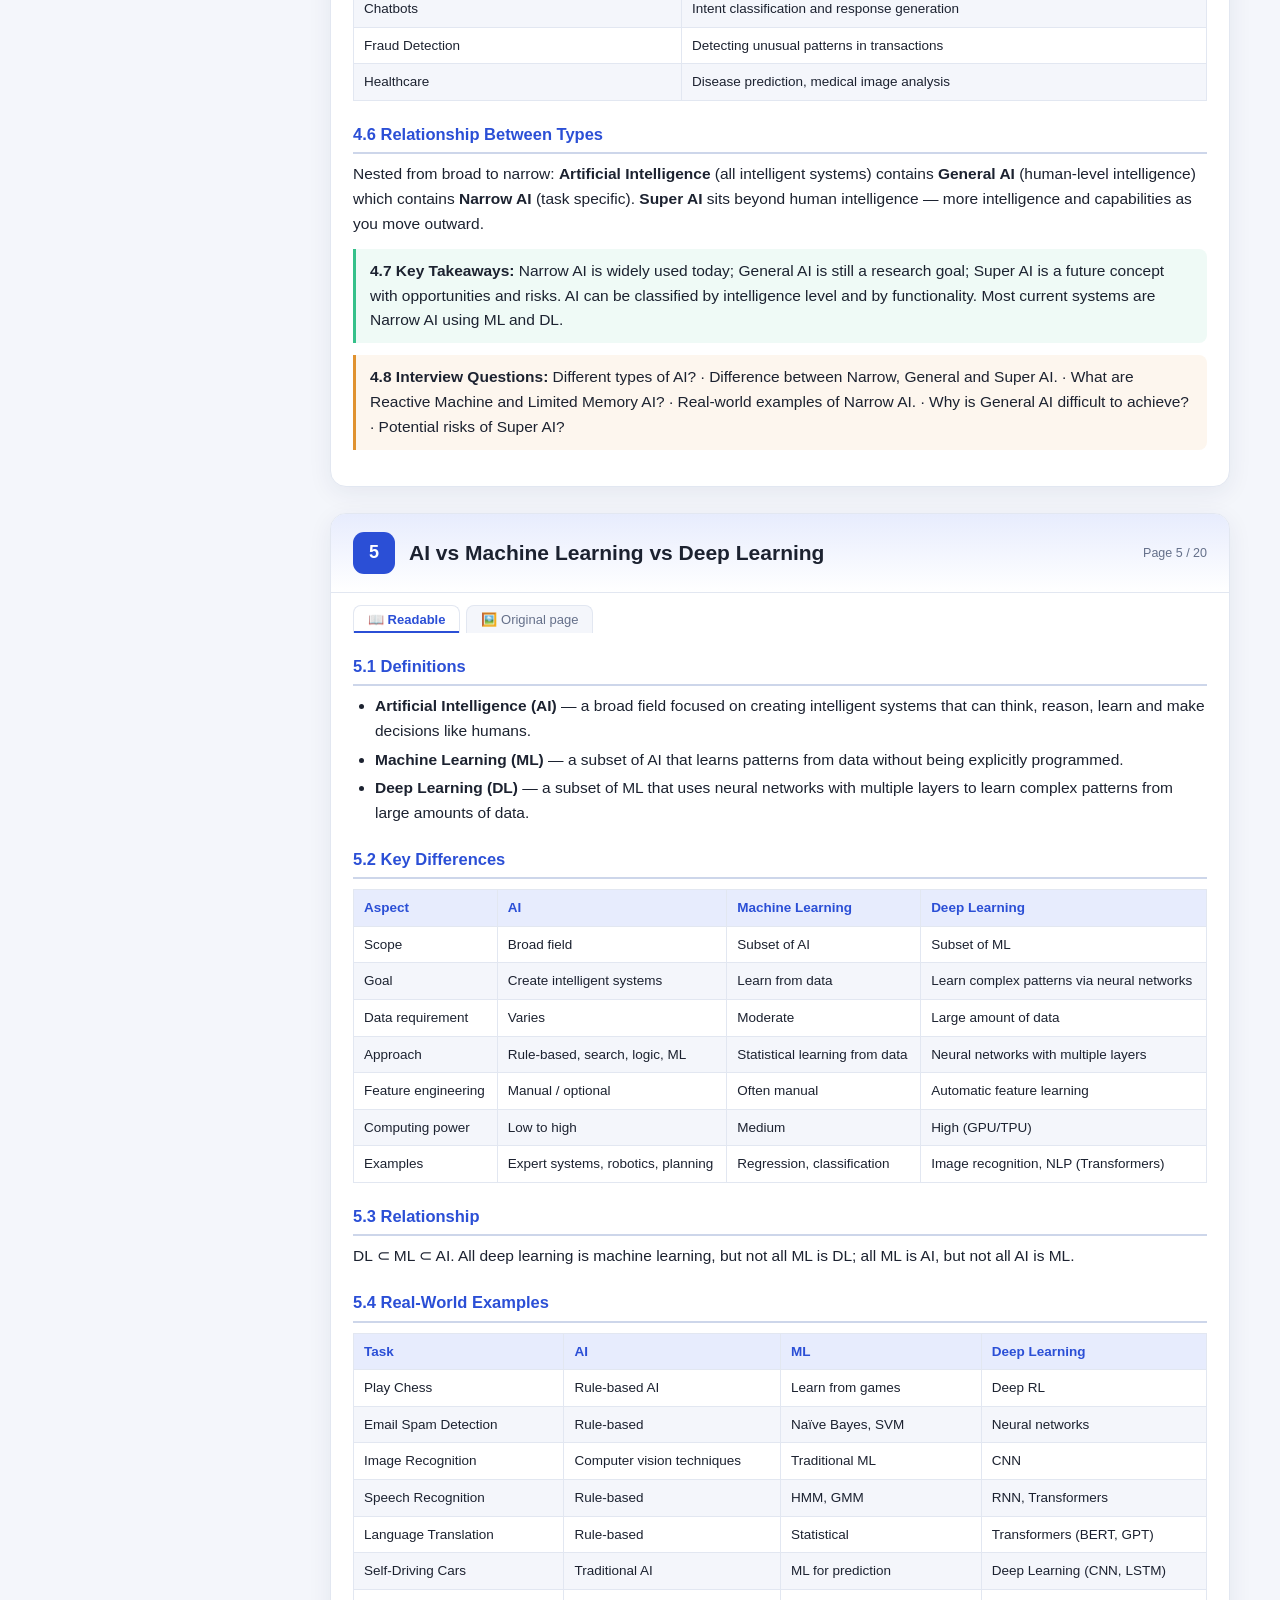
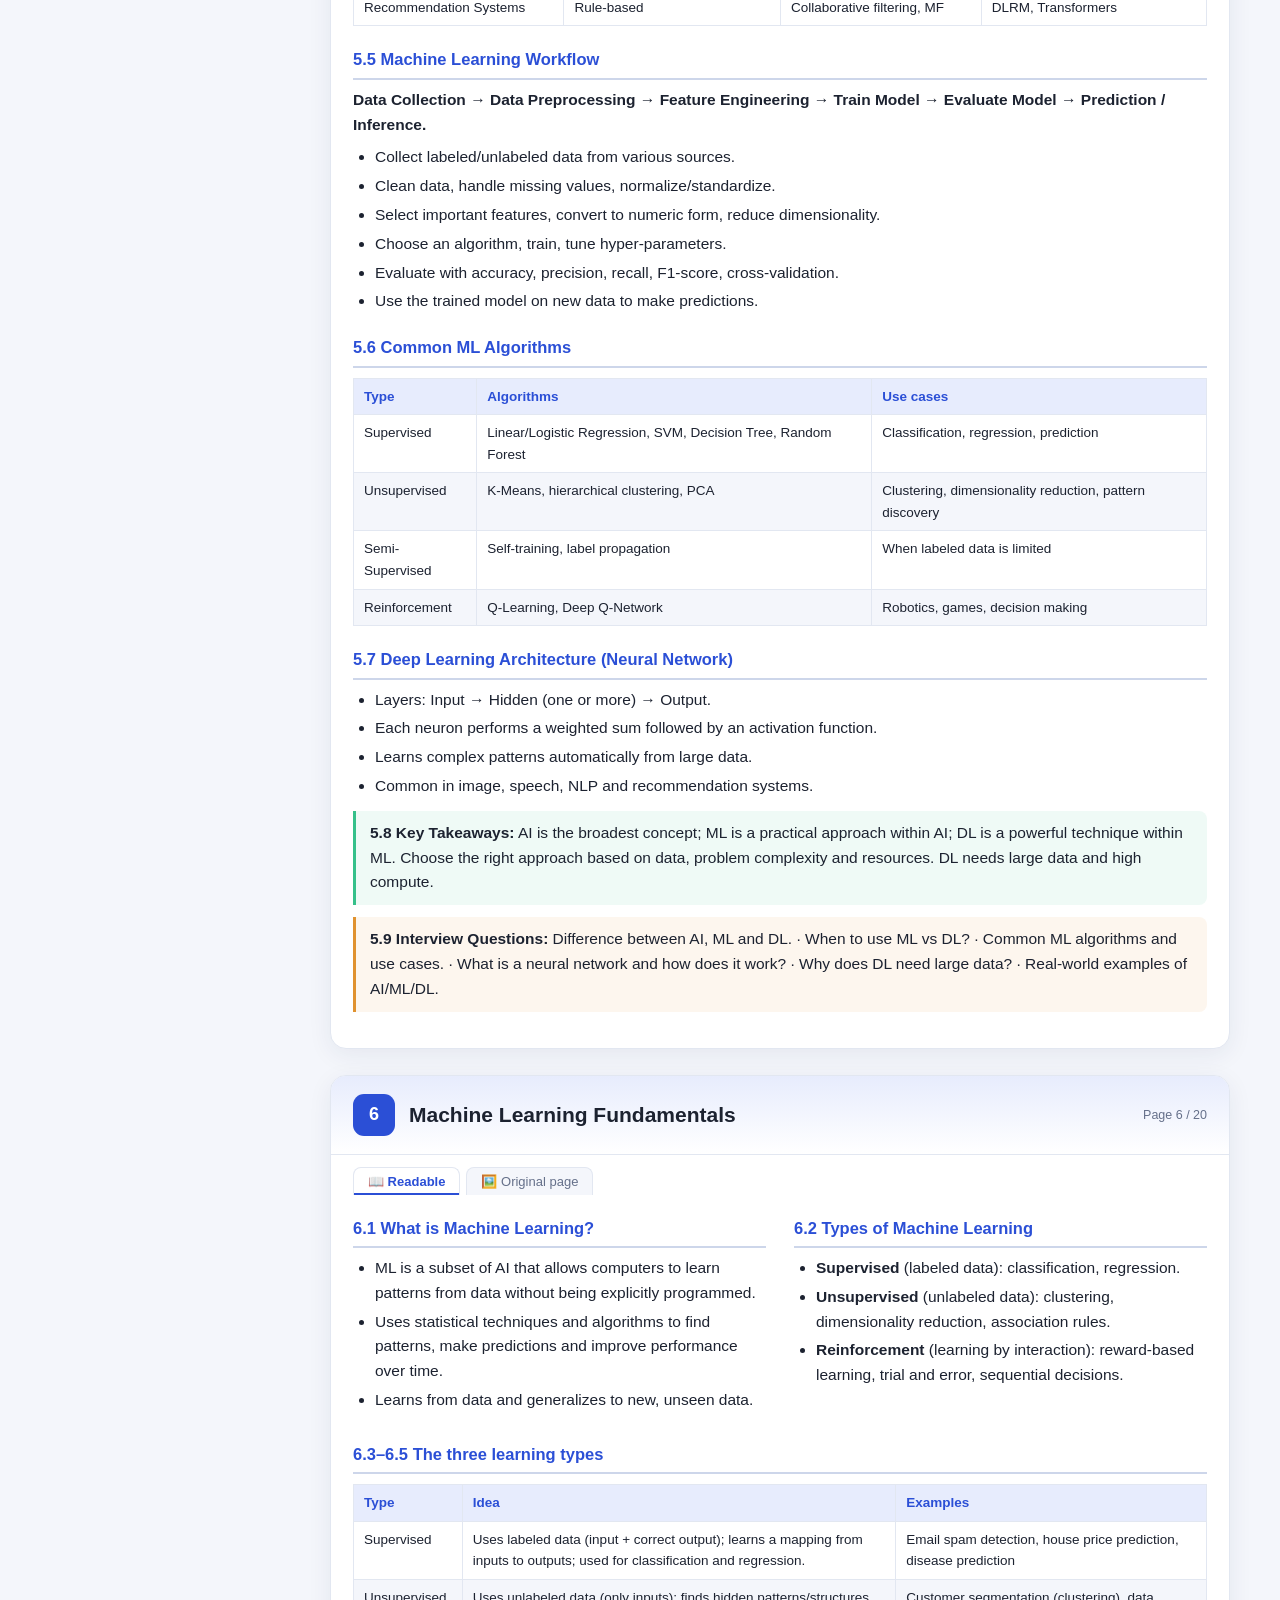
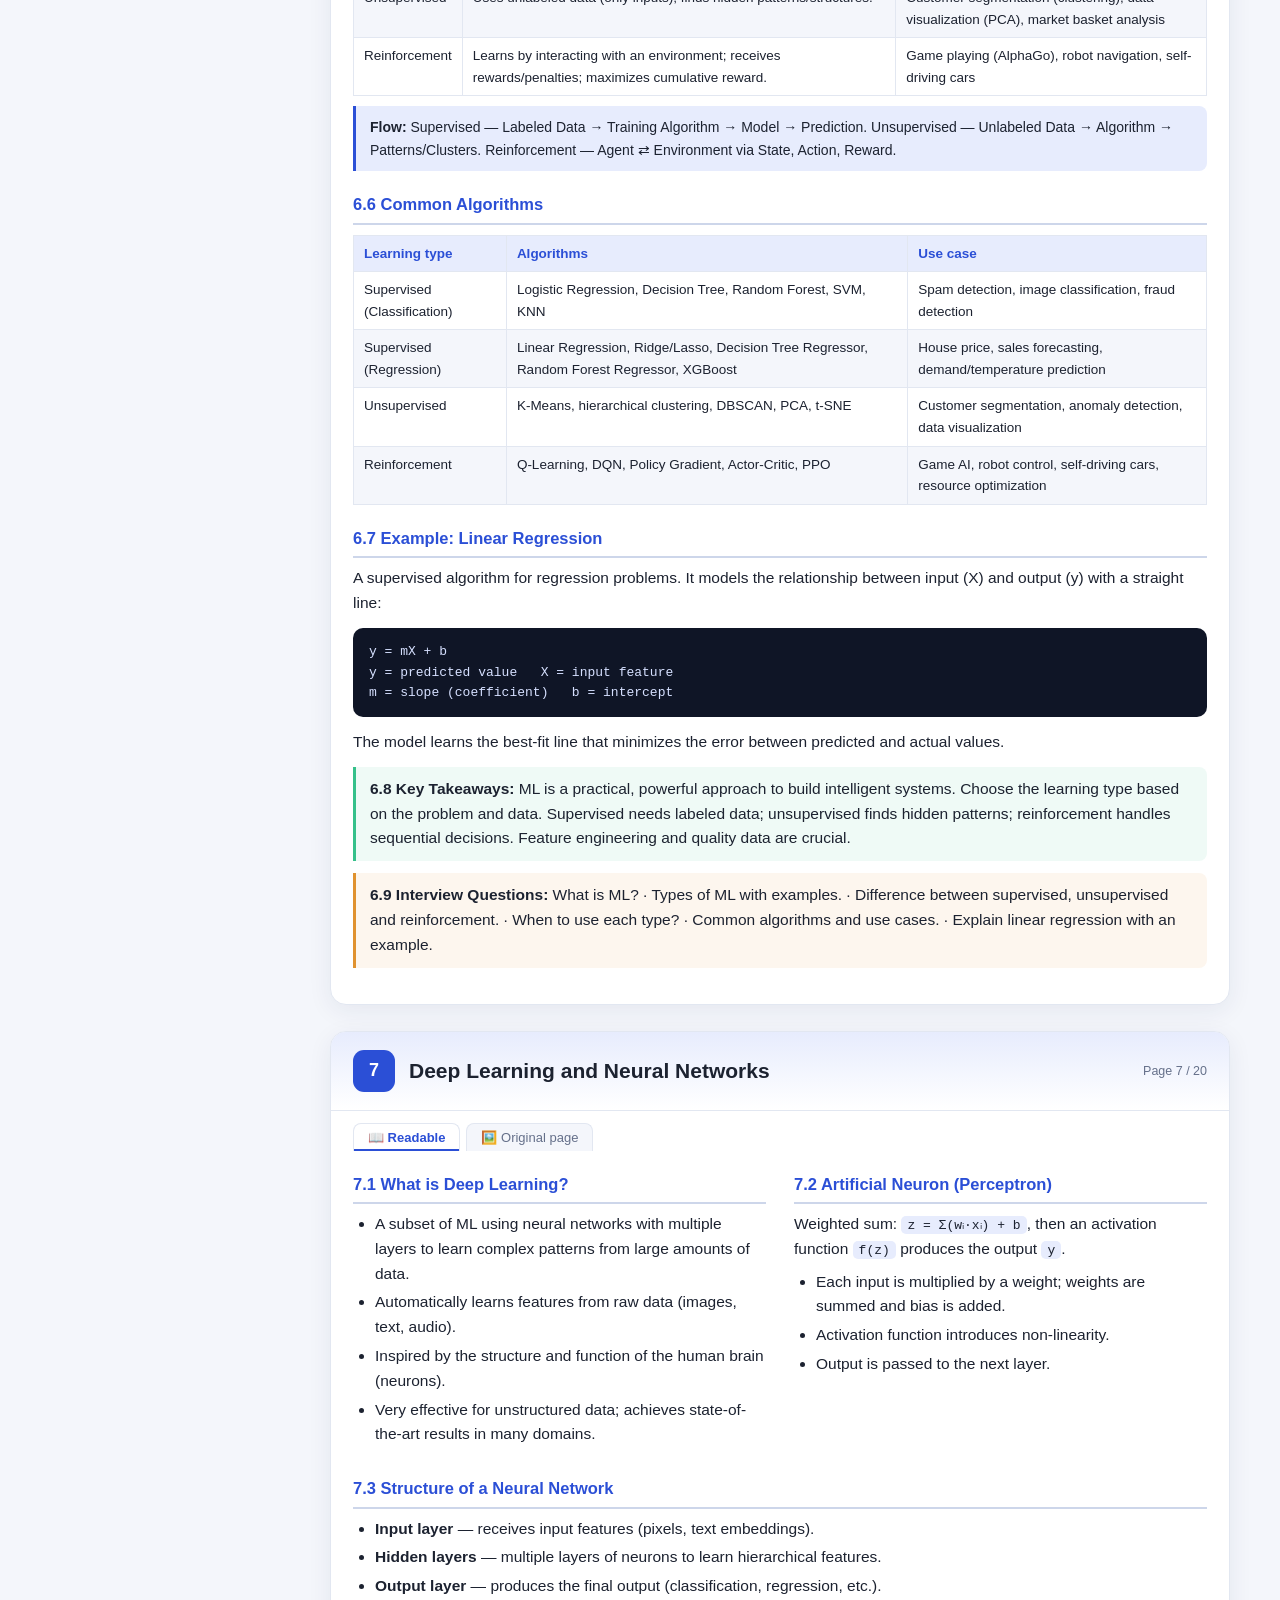
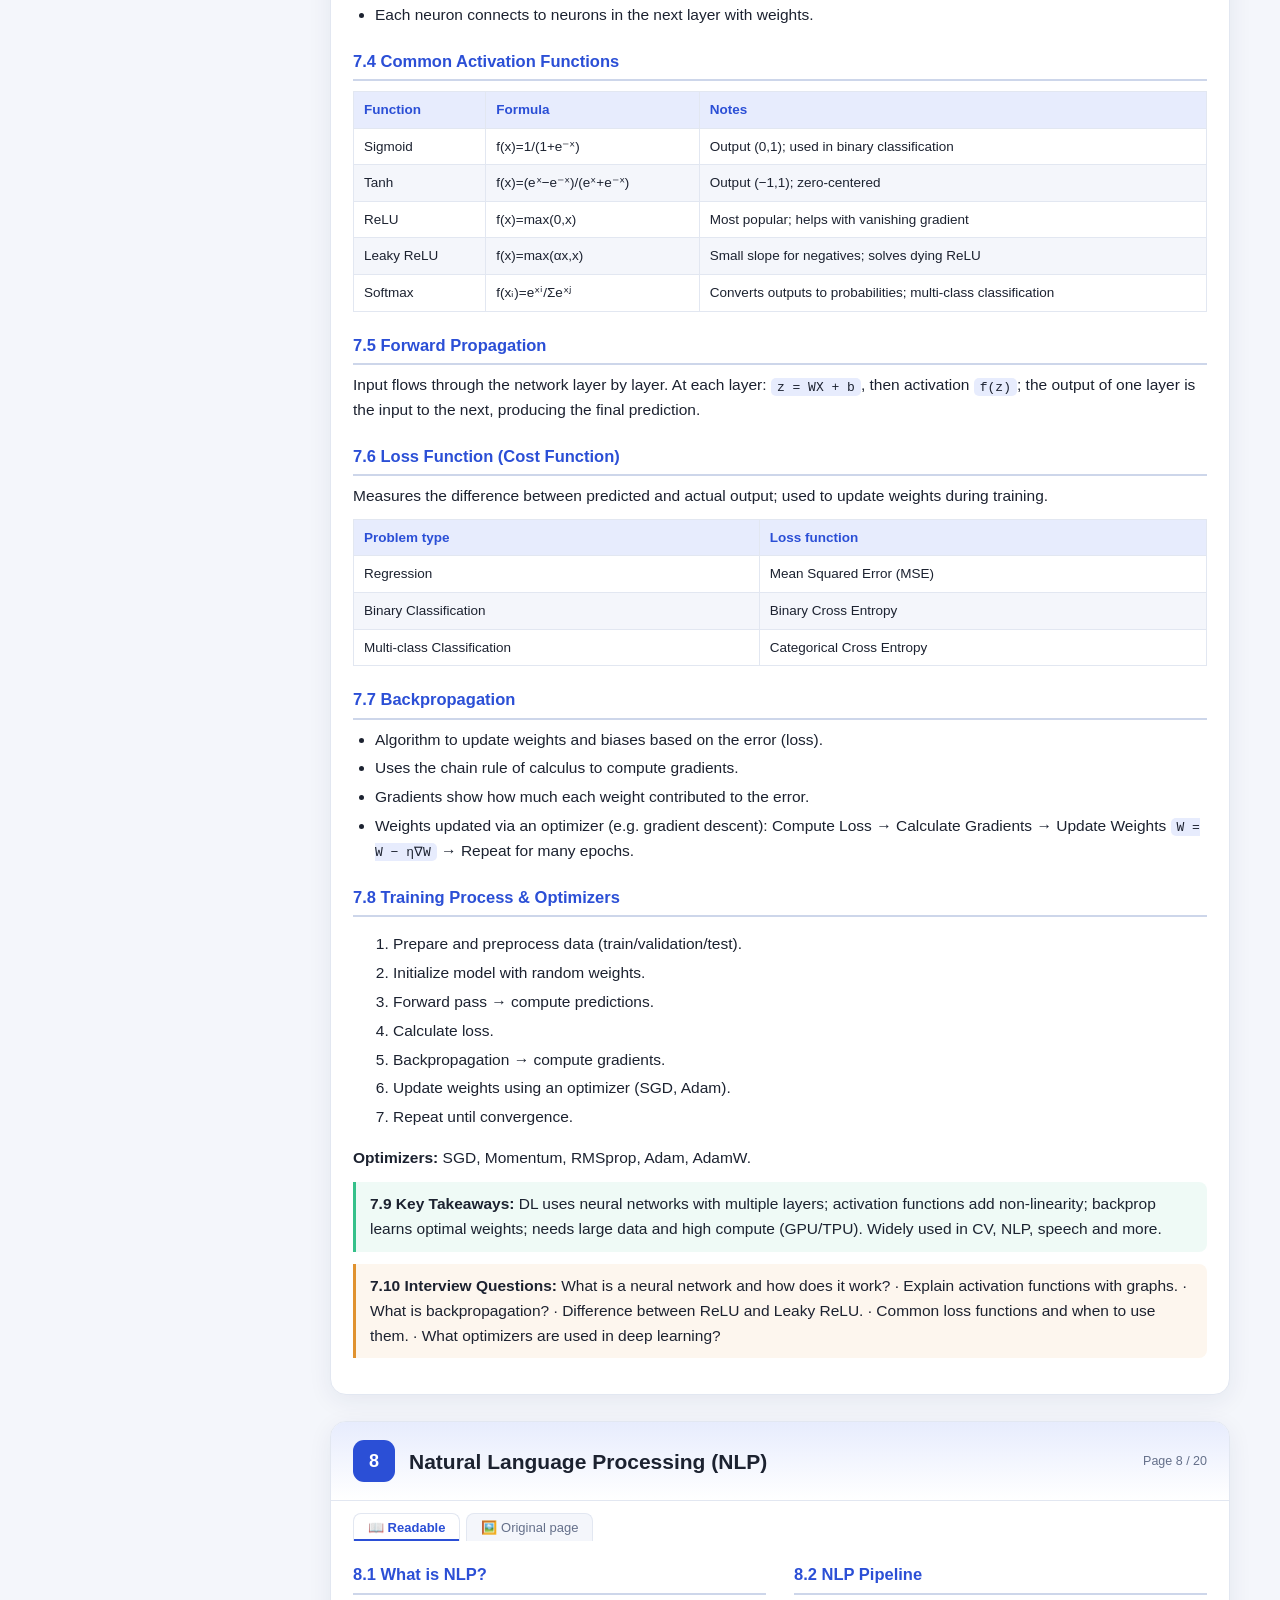
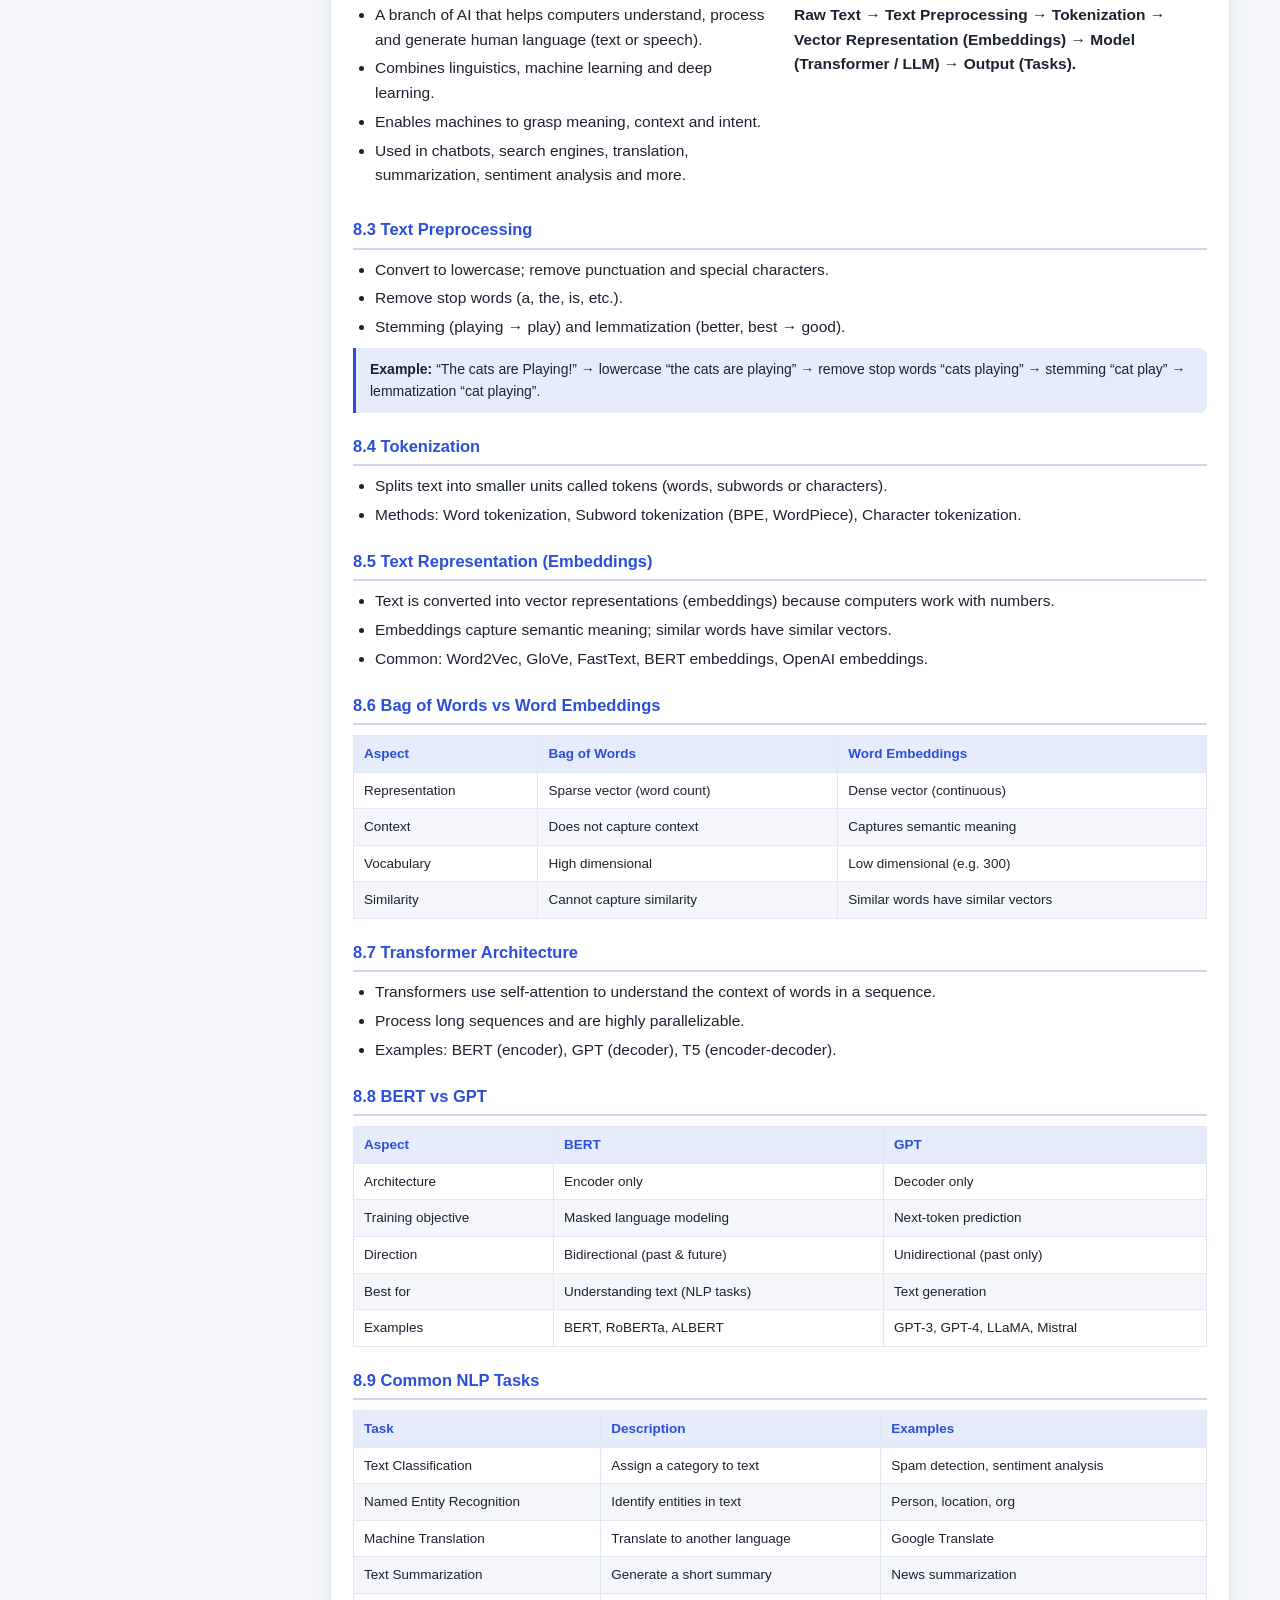
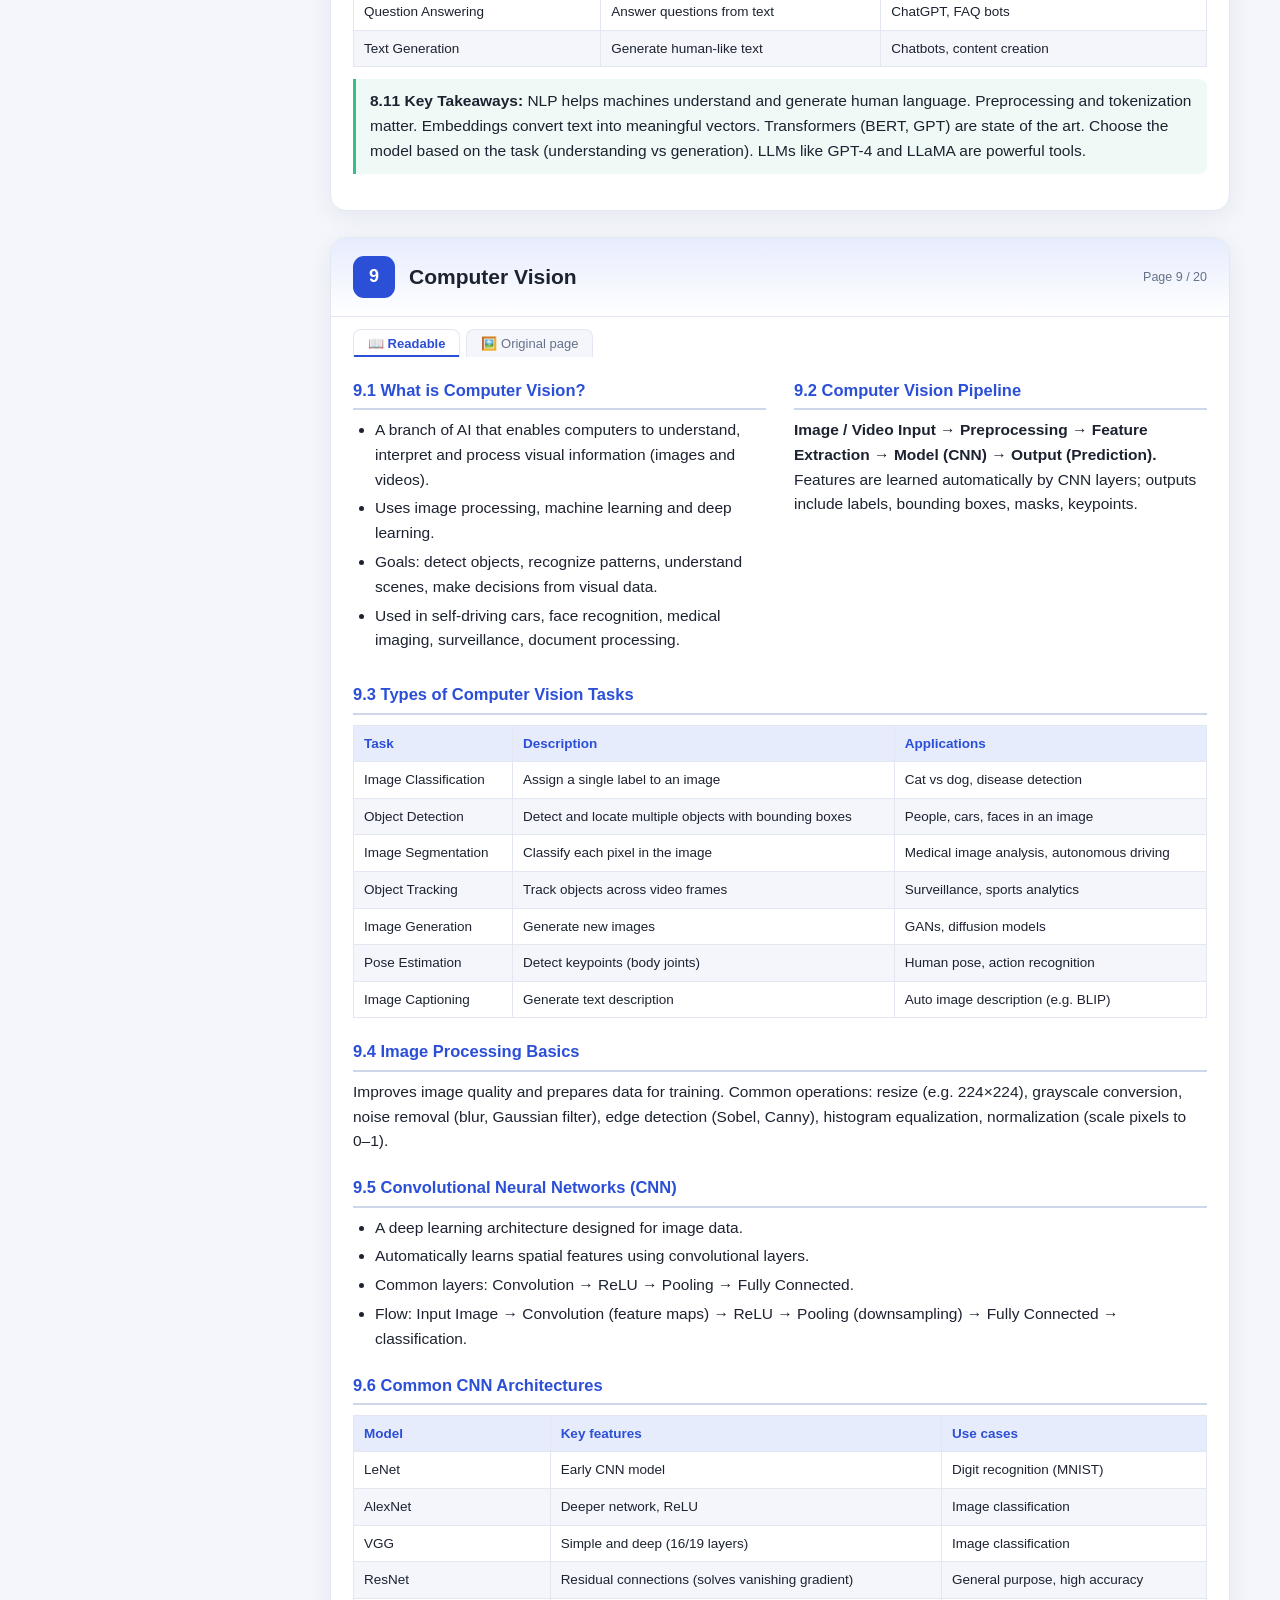
==== commit 149b118e: "Add clean graphic cards (no page/section numbers, unruled background) with PNG/SVG export" ====
--- a/index.html
+++ b/index.html
@@ -16,6 +16,7 @@
     <button class="icon-btn" id="menuBtn" aria-label="Toggle sidebar">☰</button>
     <span class="brand">🧠 AI — Complete Developer Study Notes</span>
     <span class="spacer"></span>
+    <a class="icon-btn" id="cardsLink" href="cards.html" title="Clean graphic cards" aria-label="Clean graphic cards" style="text-decoration:none;display:grid;place-items:center;width:auto;padding:0 12px;">🎴 Cards</a>
     <input type="search" id="search" class="search" placeholder="Search chapters…" aria-label="Search chapters" />
     <button class="icon-btn" id="themeBtn" aria-label="Toggle dark mode" title="Toggle dark mode">🌙</button>
   </header>
